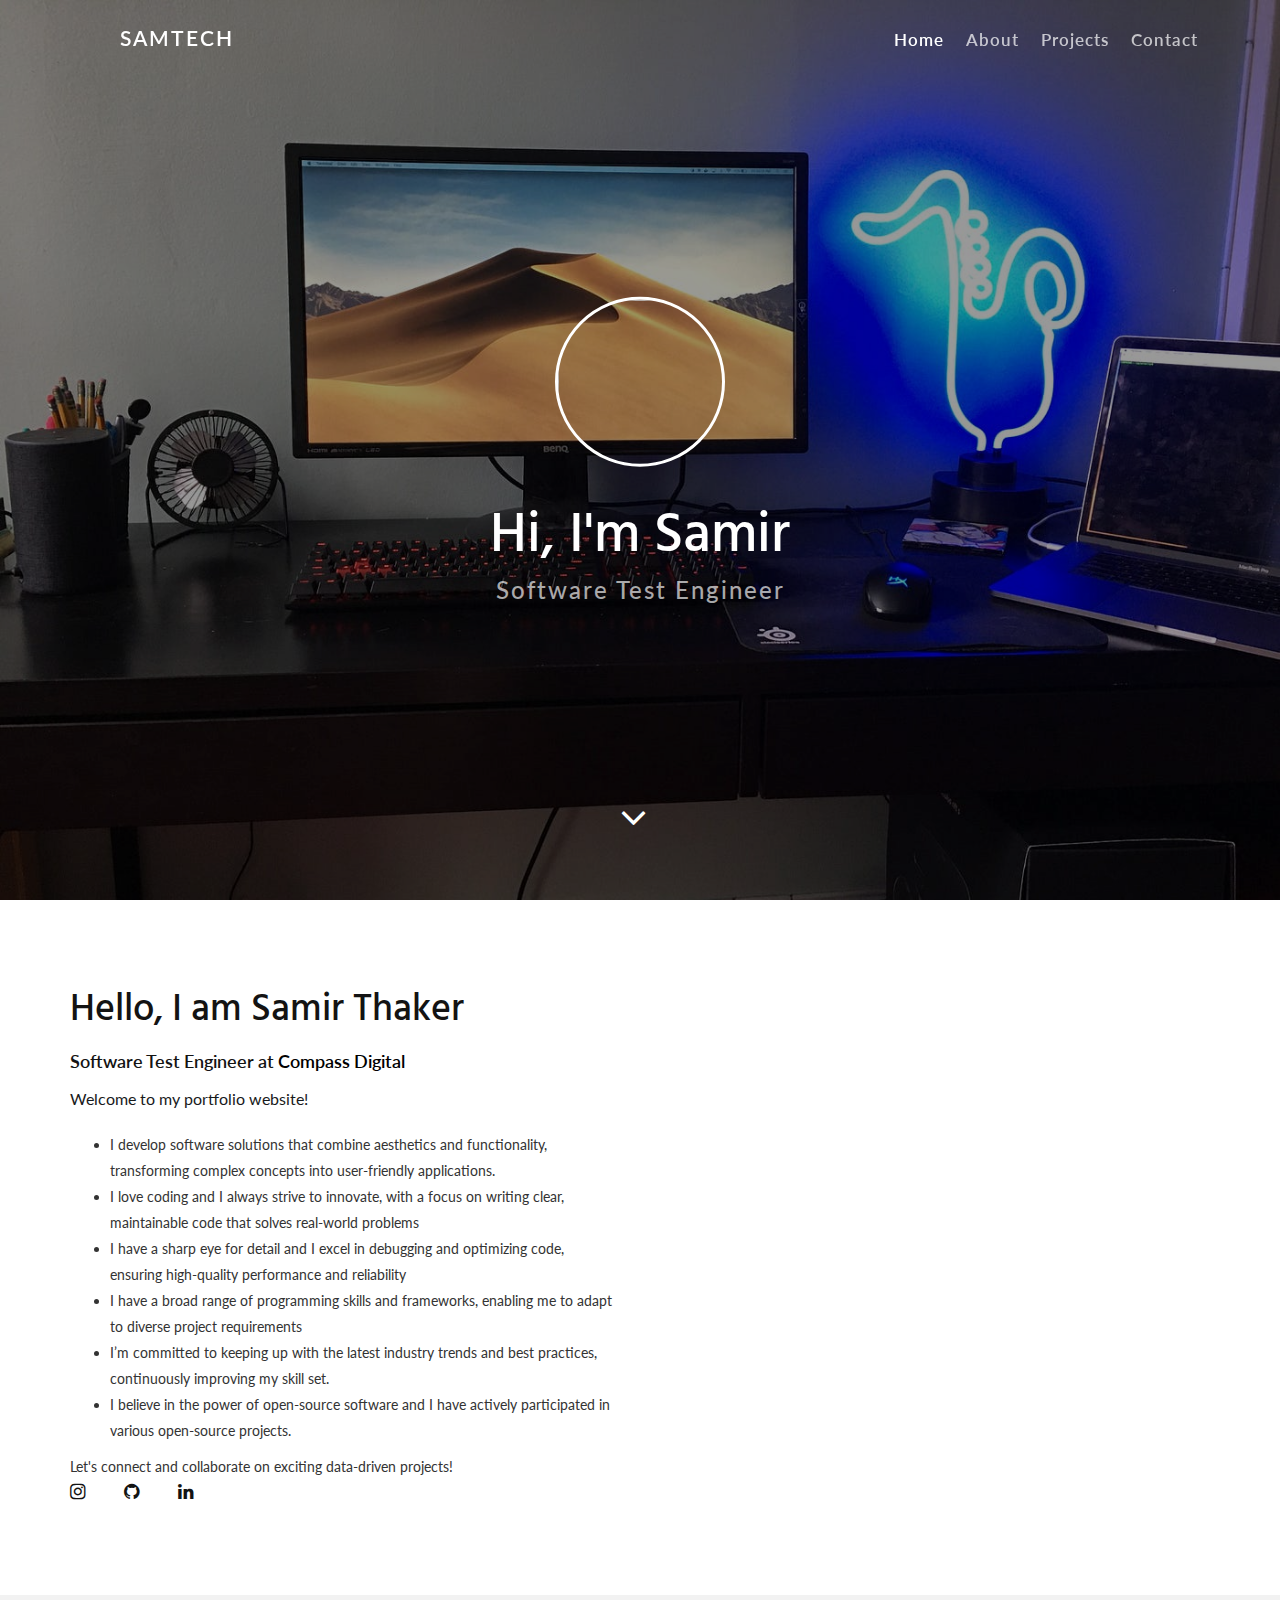
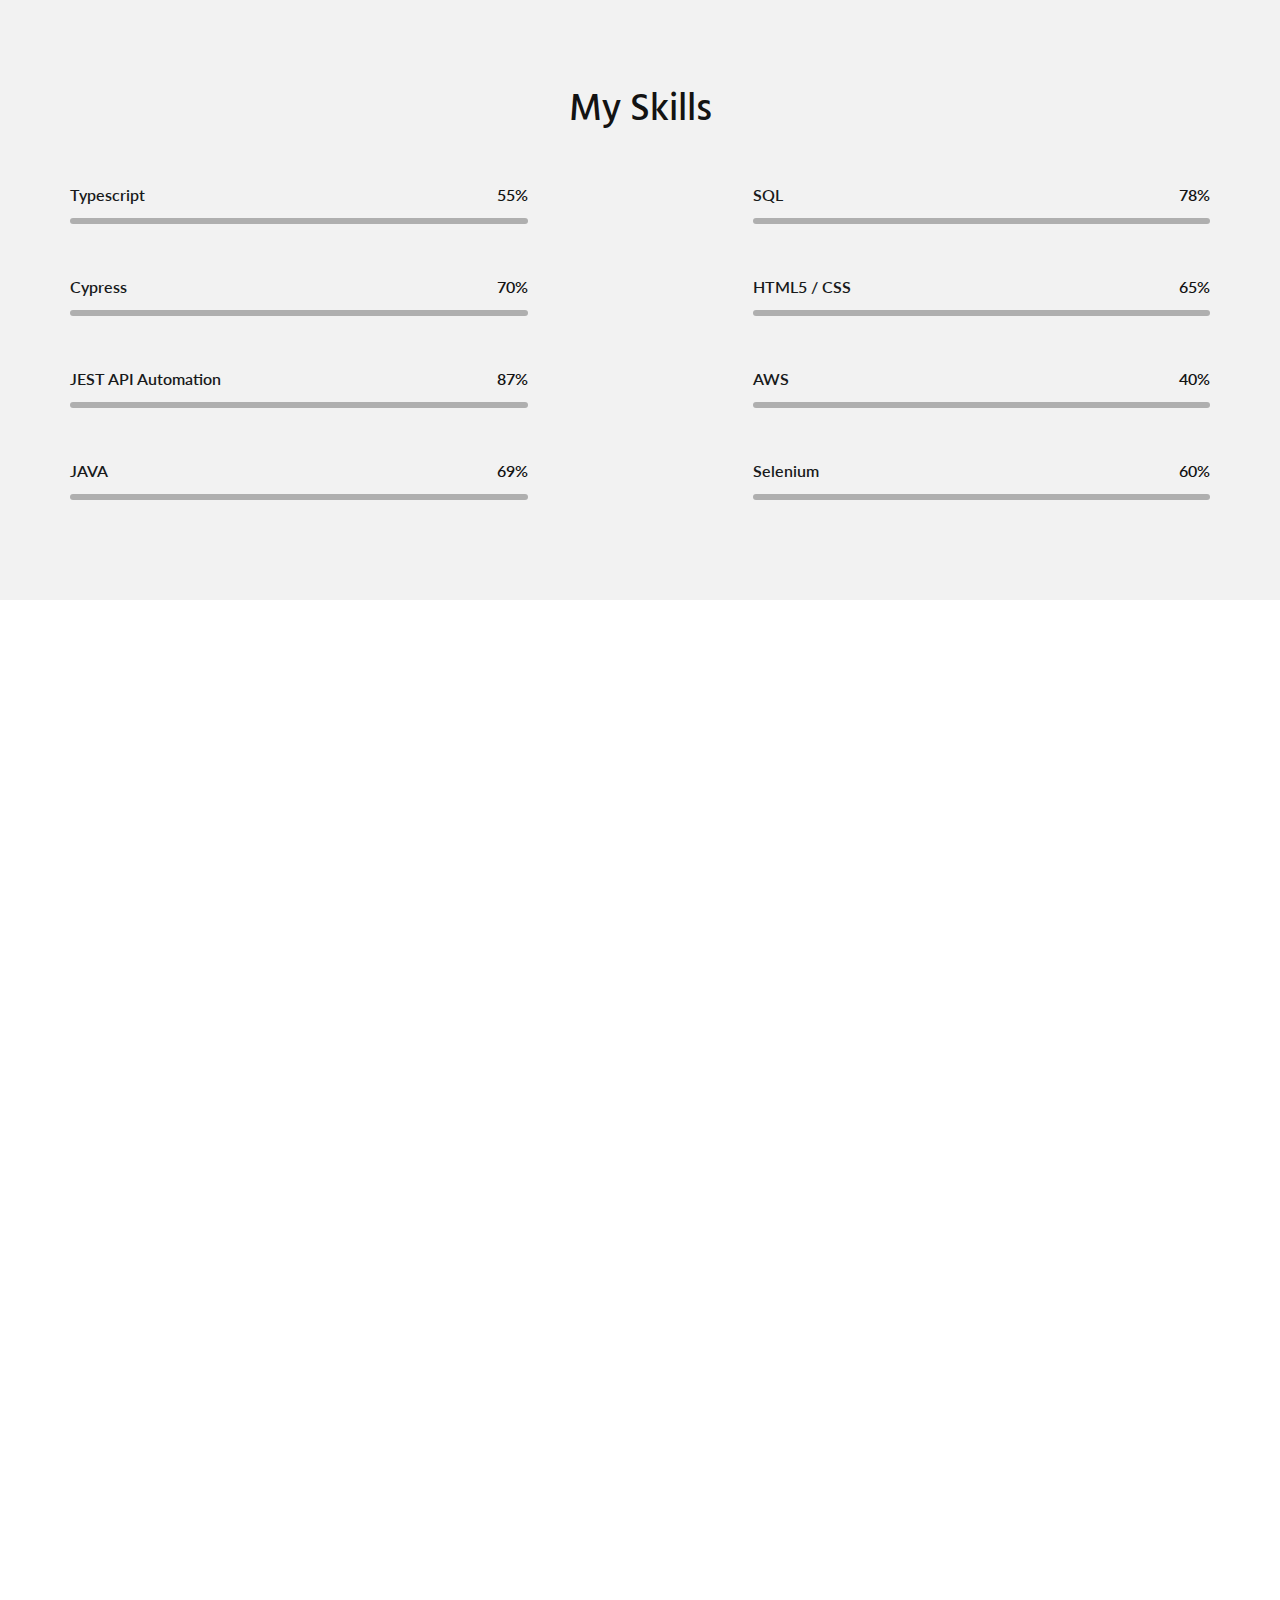
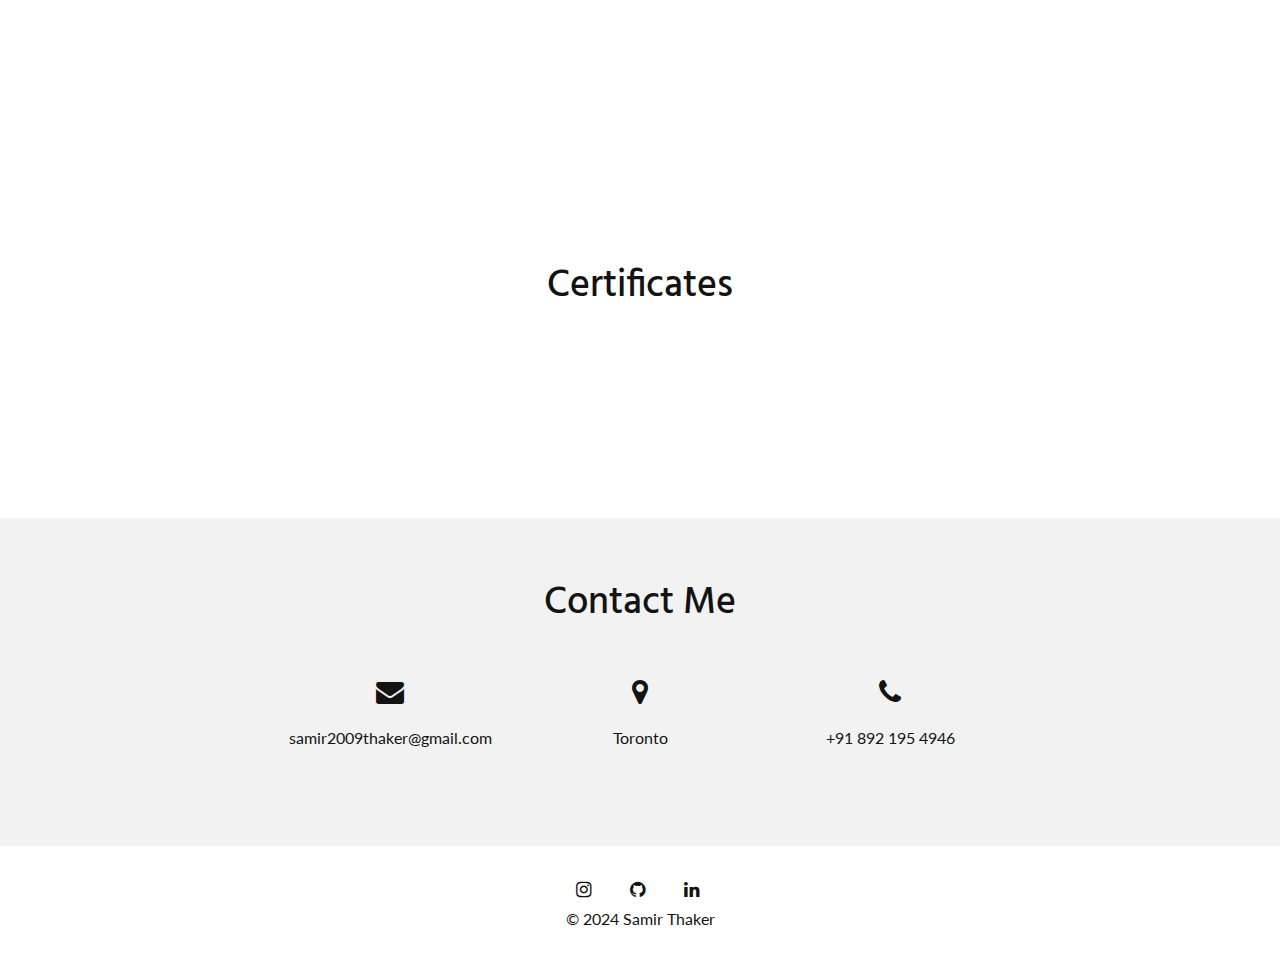
==== index.html @ 27a86ee5 "fix(file): fix footer" ====
<!DOCTYPE html>
<html lang="en">
<head>
    <meta charset="UTF-8">
    <meta http-equiv="X-UA-Compatible" content="IE=edge">
    <meta name="viewport" content="width=device-width, initial-scale=1.0">
    <title>Samir Thaker Portfolio</title>
<!--	<link rel="icon" href="assets/img/blog/icon.png">-->

	<meta property="og:title" content="Samir Thaker Portfolio">

	<meta property="og:url" content="https://github.com/samirthaker2020/my_portfolio">
	<meta property="og:description" content="Portfolio : Check it out !">

	<!-- css plugin -->
	<link rel="stylesheet" href="assets/css/bootstrap.min.css">
	<link rel="stylesheet" href="assets/css/font-awesome.min.css">
	<link rel="stylesheet" href="assets/css/magnific-popup.css">
	<link rel="stylesheet" href="assets/css/flexslider.css">
	<link rel="stylesheet" href="assets/css/aos.css">
	

    <!-- main css -->
	<link rel="stylesheet" href="assets/css/style.css">
	<link rel="stylesheet" href="assets/css/style-responsives.css">
		
	
	

    <!-- google fonts -->
	<link href="https://fonts.googleapis.com/css?family=Hind:600|Lato:300,400" rel="stylesheet">

</head>
<body>
    
    <!-- // PRELOADER BEGIN -->
	<!-- <div id="preloader">
		<div id="status">
			<div class="loader-revolve center">
				<span></span>
			</div>
		</div>
	</div> -->
	<!-- // PRELOADER END -->

	<div class="svg hide" id="svg"></div>

	

    <!-- // NAVIGATION BEGIN -->
	<div id="navigation">
		<div class="container">
			<div class="row">
				<div class="col-sm-3">
					<div class="logo">
<!--						<img src="assets/img/blog/icon.png" alt="" style="height: 35px; width: 35px; float: left; margin-top: -10px;">-->
						<a href="#" style="padding-left: 50px;">SamTech</a>
					</div>
				</div>

				<div class="col-sm-9">
					<div class="navigation-menu">
						<div class="navbar">
							<div class="navbar-header">
								<button type="button" class="navbar-toggle" data-toggle="collapse" data-target=".navbar-collapse">
									<span class="sr-only">Toggle navigation</span>
									<span class="icon-bar"></span>
									<span class="icon-bar"></span>
									<span class="icon-bar"></span>
								</button>
							</div>

							<div class="navbar-collapse collapse">
								<ul class="nav navbar-nav navbar-right">
									<li><a class="active smoth-scroll" href="#home">Home</a></li>
									<li><a class="smoth-scroll" href="#about">About</a></li>
									<li><a class="smoth-scroll" href="#portfolio">Projects</a></li>
									<li><a class="smoth-scroll" href="#contact">Contact</a></li>
								</ul>
							</div>
						</div>
					</div>
				</div>
			</div>
		</div>
	</div>
	<!-- // NAVIGATION END -->


    <!-- // HOME BEGIN -->
	<div id="home" class="home-bg" style="background-image: url('assets/img/blog/bgwall.png')" data-stellar-background-ratio="0.6">
		<div class="overlay">
			<div class="container">
				<div class="row">
					<div class="home-text">
						<div class="profile-pic" data-aos="fade-zoom-in" data-aos-easing="ease-in-back" data-aos-delay="300"
						 data-aos-offset="0">
							<img src="assets/img/blog/Me.jpg" />
						</div>

						<div data-aos="fade-zoom-in" data-aos-easing="ease-in-back" data-aos-delay="300" data-aos-offset="0">
							<h1>Hi, I'm Samir</h1>
							<h3 id="text-rotator">
								<div>Software Test Engineer</div>
								<div>Software  Developer</div>
							</h3>
						</div>
					</div>
					<a class="smoth-scroll" href="#about"><i class="fa fa-angle-down arrow"></i></a>
				</div>
			</div>
		</div>
	</div>
	<!-- // HOME END -->


    <!-- // ABOUT BEGIN -->
	<section id="about">
		<div class="container">
			<div class="row">
				<div class="description col-md-6 col-sm-6 col-xs-12">
					<h2>Hello, I am Samir Thaker</h2>
					<h4>Software Test Engineer at <a style="color:Black;" href="https://www.iqvia.com/">Compass Digital</a></h4>
					<p>Welcome to my portfolio website!<br>
						<ul>
							<li>I develop software solutions that combine aesthetics and functionality, transforming complex concepts into user-friendly applications. </li>
							<li>I love coding and I always strive to innovate, with a focus on writing clear, maintainable code that solves real-world problems</li>
							<li>I have a sharp eye for detail and I excel in debugging and optimizing code, ensuring high-quality performance and reliability</li>
							<li>I have a broad range of programming skills and frameworks, enabling me to adapt to diverse project requirements</li>
					<li>I’m committed to keeping up with the latest industry trends and best practices, continuously improving my skill set. </li>
							<li>I believe in the power of open-source software and I have actively participated in various open-source projects.</li>
						</ul>
					Let's connect and collaborate on exciting data-driven projects!

					<ul class="social-icons">
						<li><a href=""><i class="fa fa-instagram"></i></a></li>
						<li><a href="https://github.com/samirthaker2020"><i class="fa fa-github"></i></a></li>
						<li><a href=""><i class="fa fa-linkedin"></i></a></li>
						<li><a href=""><i class="fa fa-hackerank"></i></a></li>
					</ul>

<!--					<p>-->
<!--						<a href="assets/Navas's Resume.pdf" class="btn btn-dark with-arrow smoth-scroll" download>My Resume-->
<!--							<i class="fa fa-download"></i>-->
<!--						</a>-->
<!--					</p>-->
				</div>

<!--				<div class="facts col-md-6 col-sm-6 col-xs-12">-->
<!--					<div class="row ">-->
<!--						<div class="col-md-4 col-sm-4 col-xs-12 text-center ">-->
<!--							<div class="count-item">-->
<!--								<div class="numscroller" data-slno='1' data-min='0' data-max='11' data-delay='3' data-increment="1">11</div>-->
<!--								<div class="count-name-intro">Project done</div>-->
<!--							</div>-->
<!--						</div>-->
<!--						<div id="badge" class="col-md-8 col-sm-8 col-xs-12 float-center" style="object-fit: cover;padding-left: 5px;">-->
<!--							<img src="assets/img/blog/Badges.jpg" style="height: 150px;" alt="">-->
<!--						</div>-->
<!--					</div>-->
<!--				</div>-->
			</div>
		</div>
	</section>
	<!-- // ABOUT END -->


	<!-- // SKILLS BEGIN -->
	<section id="skills">
		<div class="container">
			<div class="row">
				<div class="col-md-12 text-center">
					<h2>My Skills</h2>
				</div>

				<div class="col-md-5 col-sm-6 col-xs-12">
					<div class="progress-box">
						<p>Typescript
							<span class="color-heading pull-right">55%</span>
						</p>
						<div class="progress">
							<div class="progress-bar bg-color-base" role="progressbar" data-width="91"></div>
						</div>
					</div>
				</div>

				<div class="col-md-5 col-sm-6 col-xs-12 skills-right">
					<div class="progress-box">
						<p>SQL
							<span class="color-heading pull-right">78%</span>
						</p>
						<div class="progress">
							<div class="progress-bar bg-color-base" role="progressbar" data-width="88"></div>
						</div>
					</div>
				</div>

				<div class="col-md-5 col-sm-6 col-xs-12 skills-right">
					<div class="progress-box">
						<p>HTML5 / CSS
							<span class="color-heading pull-right">65%</span>
						</p>
						<div class="progress">
							<div class="progress-bar bg-color-base" role="progressbar" data-width="79"></div>
						</div>
					</div>
				</div>

				<div class="col-md-5 col-sm-6 col-xs-12">
					<div class="progress-box">
						<p>Cypress
							<span class="color-heading pull-right">70%</span>
						</p>
						<div class="progress">
							<div class="progress-bar bg-color-base" role="progressbar" data-width="75"></div>
						</div>
					</div>
				</div>

				<div class="col-md-5 col-sm-6 col-xs-12">
					<div class="progress-box">
						<p>JEST API Automation
							<span class="color-heading pull-right">87%</span>
						</p>
						<div class="progress">
							<div class="progress-bar bg-color-base" role="progressbar" data-width="87"></div>
						</div>
					</div>
				</div>

				<div class="col-md-5 col-sm-6 col-xs-12 skills-right">
					<div class="progress-box">
						<p>AWS
							<span class="color-heading pull-right">40%</span>
						</p>
						<div class="progress">
							<div class="progress-bar bg-color-base" role="progressbar" data-width="40"></div>
						</div>
					</div>
				</div>

				<div class="col-md-5 col-sm-6 col-xs-12 skills-right">
					<div class="progress-box">
						<p>Selenium
							<span class="color-heading pull-right">60%</span>
						</p>
						<div class="progress">
							<div class="progress-bar bg-color-base" role="progressbar" data-width="60"></div>
						</div>
					</div>
				</div>

				<div class="col-md-5 col-sm-6 col-xs-12">
					<div class="progress-box">
						<p>JAVA
							<span class="color-heading pull-right">69%</span>
						</p>
						<div class="progress">
							<div class="progress-bar bg-color-base" role="progressbar" data-width="69"></div>
						</div>
					</div>
				</div>


			</div>
		</div>
	</section>
	<!-- // SKILLS END -->


	<!-- // PORTFOLIO BEGIN -->

	<section id="portfolio">
		<div class="container">
			<div class="row">
				<div data-aos="fade-up">
					<div class="col-md-12 text-center">
						<h2>Projects</h2>
					</div>

					<div class="col-md-12 col-sm-12 col-xs-12">
						<div class="filter-btn col-md-12 text-center">
							<div class="filter active" data-filter="all">All</div>
							<div class="filter" data-filter=".website">Website</div>
							<div class="filter" data-filter=".app">App</div>
							<div class="filter lst-cld" data-filter=".deeplearning">AI / Machine Learning</div>
						</div>

						<div id="port-image" class="container">
							<div class="card deeplearning grid mix">
							  <div class="card-header">
								<img src="assets/img/projects/Recipe_Generation_From_Food_Images.webp" alt="rover" />
							  </div>
							  <div class="card-body">
								<span class="tag tag-teal">AI / Machine Learning</span>
								<h4>
								 Recipe Generation From Food Images
								</h4>
								<div>
								<a href="https://github.com/navassherif98/Recipe-Generation-from-Food-Image" class="btn btn-success">View on Github</a>
								</div>
								<div class="user"> 
								</div>
							  </div>
							</div>
							<div class="card app grid mix">
							  <div class="card-header">
								<img src="assets/img/projects/Dash_4U Analysis.webp" alt="ballons" />
							  </div>
							  <div class="card-body">
								<span class="tag tag-purple">App</span>
								<h4>
									Business Analytics Application using Dash
								</h4>
								<div>
									<a href="https://github.com/navassherif98/Dash_4U-Analysis" class="btn btn-success">View on Github</a>
								</div>
								
							
								<div class="user">
								</div>
							  </div>
							</div>
							<div class="card website grid mix">
							  <div class="card-header">
								<img src="assets/img/projects/4U_Shop.webp" alt="city" />
							  </div>
							  <div class="card-body">
								<span class="tag tag-pink">Website</span>
								<h4>
								  Website for 4u Mens & Sports Retail shop
								</h4>
								<div>
									<a href="https://navassherif98.github.io/Website-4U_Mens_and_Sports/" class="btn btn-primary">Demo</a>
									<a href="https://github.com/navassherif98/Website-4U_Mens_and_Sports" class="btn btn-success">View on Github</a>
								</div>
								<div class="user">
								</div>
							  </div>
							</div>
							<div id="space"></div>
							<div class="card Website grid mix">
								<div class="card-header">
								  <img src="assets/img/projects/TKM_Complex.webp" alt="rover" />
								</div>
								<div class="card-body">
								  <span class="tag tag-pink">Webiste</span>
								  <h4>
								   Website for TKM Shopping Complex
								  </h4>
								  <div>
									<a href="https://tkmcomplex.herokuapp.com/" class="btn btn-primary">Demo</a>
									<a href="https://github.com/navassherif98/Website-TKM_Complex" class="btn btn-success">View on Github</a>
								  </div>
								  <div class="user"> 
								  </div>
								</div>
							  </div>
							  <div class="card app grid mix">
								<div class="card-header">
								  <img src="assets/img/projects/Excel_POS.webp" alt="ballons" />
								</div>
								<div class="card-body">
								  <span class="tag tag-purple">App</span>
								  <h4>
									Billing Software using Excel
								  </h4>
								  <div>
									<a href="https://github.com/navassherif98/POS_Using_Excel" class="btn btn-success">View on Github</a>
								  </div>
								  <div class="user">
								  </div>
								</div>
							  </div>
							  <div class="card app grid mix">
								<div class="card-header">
								  <img src="assets/img/projects/Flask_Blog.webp" alt="city" />
								</div>
								<div class="card-body">
								  <span class="tag tag-purple">App</span>
								  <h4>
									Flask : Blog Application
								  </h4>
								  <div>
									<a href="https://flaskecblog.herokuapp.com/" class="btn btn-primary">Demo</a>
									<a href="https://github.com/navassherif98/Flaskapp-EC_Blog" class="btn btn-success">View on Github</a>
								  </div>
								  <div class="user">
								</div>
							</div>
						</div>
					</div>
				</div>
			</div>
		</div>
		</div>
	</section>
	<!-- // PORTFOLIO END -->

	<!-- // HIRE BEGIN -->
<!--	<section id="hire">-->
<!--		<div class="container">-->
<!--			<div class="row">-->
<!--				<div class="col-md-9 col-sm-6 col-xs-12">-->
<!--					<h2>Hire Me</h2>-->
<!--					<p>-->
<!--						Graduation is not the end; it's the beginning for the success.<br>-->
<!--						and I am Ready for it !-->
<!--					</p>-->
<!--				</div>-->

<!--				<div class="col-md-3 col-sm-6 col-xs-12">-->
<!--					<p>-->
<!--						<a href="#contact" class="btn btn-dark btn-lg smoth-scroll">Get in Touch</a>-->
<!--					</p>-->
<!--				</div>-->
<!--			</div>-->
<!--		</div>-->
<!--	</section>-->
	<!-- // HIRE END -->

	<!-- // Certificates -->

	<section id="certificates">
		<div class="container">
			
			<div style="text-align:center">
				<h2>Certificates</h2>
			</div>
			
			
			
			<!-- The four columns -->
			<div class="row">

<!--				<div class="grid col-md-4 col-sm-6 col-xs-12">-->
<!--					-->
<!--					<a href="assets/img/certificates/IBM Data Science.webp" class="image-popup">-->
<!--					<img src="assets/img/certificates/IBM Data Science.webp" alt="Snow" style="width:90%" onclick="myFunction(this);"></a>-->
<!--				</div>-->

<!--				<div class="grid col-md-4 col-sm-6 col-xs-12">-->
<!--					<a href="assets/img/certificates/Coursera HTML,CSS JS for Web Developers.webp" class="image-popup">-->
<!--					<img src="assets/img/certificates/Coursera HTML,CSS JS for Web Developers.webp" alt="Nature" style="width:90%" onclick="myFunction(this);"></a>-->
<!--				</div>-->

<!--				<div class="grid col-md-4 col-sm-6 col-xs-12"><a href="assets/img/certificates/Coursera PYTHON DataStructure.webp" class="image-popup">-->
<!--					<img src="assets/img/certificates/Coursera PYTHON DataStructure.webp" alt="Lights" style="width:90%" onclick="myFunction(this);"></a>-->
<!--					</div>-->

<!--				<div class="grid col-md-4 col-sm-6 col-xs-12"><a href="assets/img/certificates/Udemy Python for DataScience and Machine Learning Bootcamp (UC-eeb367d1-eda5-47e7-817f-28c0ca6c242f).webp" class="image-popup">-->
<!--				<img src="assets/img/certificates/Udemy Python for DataScience and Machine Learning Bootcamp (UC-eeb367d1-eda5-47e7-817f-28c0ca6c242f).webp" alt="Mountains" style="width:90%" onclick="myFunction(this);"></a>-->
<!--				</div>-->

<!--				<div class="grid col-md-4 col-sm-6 col-xs-12"><a href="assets/img/certificates/Azure-Data-Fundamentals.webp" class="image-popup">-->
<!--				<img src="assets/img/certificates/Azure-Data-Fundamentals.webp" alt="Lights" style="width:90%" onclick="myFunction(this);"></a>-->
<!--				</div>-->
<!--			-->
<!--				<div class="grid col-md-4 col-sm-6 col-xs-12"><a href="assets/img/certificates/C++ Programming Kerala State Rutronix.webp" class="image-popup">-->
<!--					<img src="assets/img/certificates/C++ Programming Kerala State Rutronix.webp" alt="Lights" style="width:90%" onclick="myFunction(this);"></a>-->
<!--					</div>-->

				
			</div>
		
		</div>
	</section>


	<!-- // Certificates End-->
	
	<!-- // CONTACT BEGIN -->
	<section id="contact">
		<div class="container text-center">
			<div class="row">
				<div class="col-md-12 text-center">
					<h2>Contact Me</h2>
				</div>

				<div class="address-icons col-md-8 col-md-offset-2">
					<div class="col-md-4 col-sm-4">
						<i class="fa fa-envelope fa-2x"></i>
						<p>samir2009thaker@gmail.com</p>
					</div>

					<div class="col-md-4 col-sm-4">
						<i class="fa fa-map-marker fa-2x"></i>
						<p>
							Toronto
						</p>
					</div>

					<div class="col-md-4 col-sm-4">
						 <i class="fa fa-phone fa-2x"></i>
						 <p>+91 892 195 4946</p>
					</div>
					<div class="clearfix"></div>
				</div>

<!--				<div class="col-md-8 col-md-offset-2">-->
<!--					<form id="contact-form" name="contact" action="https://formspree.io/f/xnqlvjrq" method="post">-->
<!--						<div class="row">-->
<!--							<div class="col-md-6 col-sm-6">-->
<!--								<div class="form-group">-->
<!--									<input type="text" name="name" id="name" class="form-control" placeholder="Name" required>-->
<!--									<p class="help-block text-danger"></p>-->
<!--								</div>-->
<!--							</div>-->
<!--							<div class="col-md-6 col-sm-6">-->
<!--								<div class="form-group">-->
<!--									<input type="email" name="email" id="email" class="form-control" placeholder="Email" required>-->
<!--									<p class="help-block text-danger"></p>-->
<!--								</div>-->
<!--							</div>-->
<!--						</div>-->
<!--						<div class="form-group">-->
<!--							<textarea name="message" id="message" class="form-control" rows="4" placeholder="Message..." required></textarea>-->
<!--							<p class="help-block text-danger"></p>-->
<!--						</div>-->

<!--						-->
<!--						<div class="col-md-12 col-xs-12">-->
<!--							<button id="submit" type="submit" name="submit" class="btn btn-dark">Send Message</button>-->
<!--						</div>-->

<!--						<p id="contact-form-status"></p>-->
<!--						-->
<!--					</form>-->
<!--				</div>-->
			</div>
		</div>
	</section>
	<!-- // CONTACT END -->

	<!-- // FOOTER BEGIN -->
	<footer id="footer">
		<div class="container">
			<div class="col-md-12 text-center">
				<ul class="social-icons-footer">
					<li><a href=""><i class="fa fa-instagram"></i></a></li>
					<li><a href=""><i class="fa fa-github"></i></a></li>
					<li><a href=""><i class="fa fa-linkedin"></i></a></li>
					<li><a href=""><i class="fa fa-hackerank"></i></a></li>
				</ul>
				<p>© 2024 Samir Thaker</p>
			</div>
			
		</div>
	</footer>
	<!-- // FOOTER END -->




	<script src="https://cdnjs.cloudflare.com/ajax/libs/bodymovin/5.7.13/lottie.min.js" integrity="sha512-srGxQe2w7s50+5/nNgEVKYtBm15zRylJwdjxYnGEZr3mmHFJKFjA/ImA2OKizVzoIDX8XISMHDI1+az9pnumbQ==" crossorigin="anonymous" referrerpolicy="no-referrer"></script>

    <!-- js plugin -->
	<script src="assets/js/jquery.js"></script>
	<script src="assets/js/bootstrap.min.js"></script>
	<script src="assets/js/jquery.stellar.min.js"></script>
	<script src="assets/js/text-rotate.js"></script>
	<script src="assets/js/numscroller.js"></script>
	<script src="assets/js/jquery.appear.js"></script>
	<script src="assets/js/progress-bar.min.js"></script>
	<script src="assets/js/jquery.mixitup.js"></script>
	<script src="assets/js/jquery.magnific-popup.min.js"></script>
	<script src="assets/js/magnific-popup-options.js"></script>
	<script src="assets/js/jquery.flexslider-min.js"></script>
	<script src="assets/js/aos.js"></script>
	<script src="assets/js/jquery.form.js"></script>
	<script src="assets/js/jquery.validate.min.js"></script>

	<!-- main js -->
	<script src="assets/js/main.js"></script>
	
</body>
</html>
---- assets/css/style.css ----
/* 01. TYPOGRAPHY
=================================================*/

h1,
h2 {
	font-family: 'Hind', sans-serif;
	margin: 0;
	padding: 0;
}

h3,
h4,
h5,
h6,
p,
a {
	font-family: 'Lato', sans-serif;
	margin: 0;
	padding: 0;
}

h2 {
	font-size: 2.7em;
	margin-bottom: 20px;
	color: #131313;
}

h4 {
	font-weight: 600;
	margin-bottom: 15px;
	color: #131313;
}

p {
	color: #181a1b;
	font-size: 16px;
}

/* 02. GENERAL
=================================================*/

body {
	font-family: 'Lato', sans-serif;
	line-height: 26px;
	margin: 0;
	padding: 0;
}

.btn {
	padding: 8px 25px;
	text-transform: capitalize;
	-webkit-border-radius: 5px;
	-moz-border-radius: 5px;
	-ms-border-radius: 5px;
	border-radius: 5px;
	margin-right: 4px;
	margin-bottom: 4px;
	-webkit-transition: 0.5s;
	-o-transition: 0.5s;
	transition: 0.5s;
	font-size: 16px;
}

.btn:hover,
.btn:active,
.btn:focus {
	box-shadow: none !important;
	outline: none !important;
}

.btn-lg {
	padding: 20px 50px;
	font-size: 18px;
}

.btn-light {
	background: #48b14d;
	color: #fff;
	border: none;
}

.btn-light:hover,
.btn-light:focus,
.btn-light:active {
	background: #616161 !important;
	color: #fff;
	visibility: visible;
	opacity: 1;
}

.btn-dark {
	background: #131313;
	color: #fff;
	border: none;
}

.btn-dark:hover,
.btn-dark:focus,
.btn-dark:active {
	background: #48b14d !important;
	visibility: visible;
	color: #fff;
}

.btn.with-arrow {
	position: relative;
	-webkit-transition: 0.3s;
	-o-transition: 0.3s;
	transition: 0.3s;
}

.btn.with-arrow:hover {
	padding-right: 50px;
}

.btn.with-arrow i {
	visibility: hidden;
	opacity: 0;
	position: absolute;
	right: 0px;
	top: 50%;
	margin-top: -8px;
	-webkit-transition: 0.2s;
	-o-transition: 0.2s;
	transition: 0.2s;
}

.btn.with-arrow:hover i {
	color: #fff;
	right: 18px;
	visibility: visible;
	opacity: 1;
}

/* 03. PRELOADER
=================================================*/

#preloader {
	position: fixed;
	background: #131313;
	top: 0;
	left: 0;
	right: 0;
	bottom: 0;
	-webkit-background-size: cover;
	-moz-background-size: cover;
	-o-background-size: cover;
	background-size: cover;
	height: 100%;
	z-index: 10000;
}

#status {
	position: absolute;
	left: 0;
	top: 0;
	right: 0;
	bottom: 0;
	display: flex;
	justify-content: center;
	align-items: center;
	transition: opacity .5s ease-in-out;
}

.loader-revolve {
	height: 32px;
	width: 32px;
}

.loader-revolve::after {
	position: absolute;
	display: block;
	background: #fff;
	content: "";
	top: 0;
	left: 0;
	bottom: 0;
	right: 0;
	margin: auto;
	width: 12px;
	height: 12px;
	top: 0;
	left: 0;
	bottom: 0;
	right: 0;
	margin: auto;
	border-radius: 50%;
	-webkit-animation: loader-revolve-1 2s cubic-bezier(0.770, 0.000, 0.175, 1.000) infinite;
	animation: loader-revolve-1 2s cubic-bezier(0.770, 0.000, 0.175, 1.000) infinite;
}

@-webkit-keyframes loader-revolve-1 {
	0% {
		-webkit-transform: scale(0);
		opacity: 0;
	}

	50% {
		-webkit-transform: scale(1);
		opacity: 1;
	}

	100% {
		-webkit-transform: scale(0);
		opacity: 0;
	}
}

@keyframes loader-revolve-1 {
	0% {
		transform: scale(0);
		opacity: 0;
	}

	50% {
		transform: scale(1);
		opacity: 1;
	}

	100% {
		transform: scale(0);
		opacity: 0;
	}
}

.loader-revolve span {
	display: block;
	position: absolute;
	top: 0;
	left: 0;
	bottom: 0;
	right: 0;
	margin: auto;
	height: 32px;
	width: 32px;
	-webkit-animation: loader-revolve-2 2s cubic-bezier(0.770, 0.000, 0.175, 1.000) infinite;
	animation: loader-revolve-2 2s cubic-bezier(0.770, 0.000, 0.175, 1.000) infinite;
}

@-webkit-keyframes loader-revolve-2 {
	0% {
		-webkit-transform: rotate(0deg);
	}

	50% {
		-webkit-transform: rotate(180deg);
	}

	100% {
		-webkit-transform: rotate(360deg);
	}
}

@keyframes loader-revolve-2 {
	0% {
		transform: rotate(0deg);
	}

	50% {
		transform: rotate(180deg);
	}

	100% {
		transform: rotate(360deg);
	}
}

.loader-revolve span::before,
.loader-revolve span::after {
	content: "";
	display: block;
	position: absolute;
	top: 0;
	left: 0;
	bottom: 0;
	right: 0;
	margin: auto;
	height: 12px;
	width: 12px;
	background: #fff;
	border-radius: 50%;
	-webkit-animation: loader-revolve-3 2s cubic-bezier(0.770, 0.000, 0.175, 1.000) infinite;
	animation: loader-revolve-3 2s cubic-bezier(0.770, 0.000, 0.175, 1.000) infinite;
}

@-webkit-keyframes loader-revolve-3 {
	0% {
		-webkit-transform: translate3d(0, 0, 0) scale(1);
	}

	50% {
		-webkit-transform: translate3d(-16px, 0, 0) scale(.5);
	}

	100% {
		-webkit-transform: translate3d(0, 0, 0) scale(1);
	}
}

@keyframes loader-revolve-3 {
	0% {
		transform: translate3d(0, 0, 0) scale(1);
	}

	50% {
		transform: translate3d(-16px, 0, 0) scale(.5);
	}

	100% {
		transform: translate3d(0, 0, 0) scale(1);
	}
}

.loader-revolve span::after {
	-webkit-animation: loader-revolve-4 2s cubic-bezier(0.770, 0.000, 0.175, 1.000) infinite;
	animation: loader-revolve-4 2s cubic-bezier(0.770, 0.000, 0.175, 1.000) infinite;
}

@-webkit-keyframes loader-revolve-4 {
	0% {
		-webkit-transform: translate3d(0, 0, 0) scale(1);
	}

	50% {
		-webkit-transform: translate3d(16px, 0, 0) scale(.5);
	}

	100% {
		-webkit-transform: translate3d(0, 0, 0) scale(1);
	}
}

@keyframes loader-revolve-4 {
	0% {
		transform: translate3d(0, 0, 0) scale(1);
	}

	50% {
		transform: translate3d(16px, 0, 0) scale(.5);
	}

	100% {
		transform: translate3d(0, 0, 0) scale(1);
	}
}

/* 04. NAVIGATION
=================================================*/

#navigation {
	position: fixed;
	left: 0;
	top: 0;
	width: 100%;
	z-index: 1000;
	-webkit-transition: all 0.4s ease-out;
	transition: all 0.4s ease-out;
}
#navigation .navbar-collapse a{
	font-size: 1.2em;
}

.logo {
	padding-top: 28px;
	-webkit-transition: all 0.3s ease-out;
	transition: all 0.3s ease-out;
}

.logo a {
	color: #fff;
	font-size: 1.5em;
	font-weight: 600;
	letter-spacing: 2px;
	display: block;
	text-decoration: none;
	text-transform: uppercase;
}

.navigation-menu .navbar-nav li a {
	color: rgba(255, 255, 255, 0.71);
	font-size: 0.9em;
	font-weight: 600;
	letter-spacing: 1px;
	line-height: 18.15px;
	padding: 30px 13px;
	-webkit-transition: .3s;
	transition: .3s;
}

.navigation-menu .navbar-nav .active {
	color: #fff;
}

.navigation-menu .navbar-nav li a:hover {
	color: #fff;
	background: none;
	-webkit-transition: all 0.3s ease-out;
	transition: all 0.3s ease-out;
}

.nav li a:focus,
.nav li a:hover {
	color: rgba(255, 255, 255, 0.8);
	background: none;
	-webkit-transition: all 0.3s ease-out;
	transition: all 0.3s ease-out;
}

.navbar {
	margin: 0;
}

.nav-bg {
	background: #fff;
	border-bottom: 1px solid #f0f0f0;
	-webkit-transition: all 0.3s ease-out;
	transition: all 0.3s ease-out;
}

.nav-bg .logo {
	padding-top: 18px;
	-webkit-transition: all 0.3s ease-out;
	transition: all 0.3s ease-out;
}

.nav-bg .logo a {
	color: #131313;
}

.nav-bg .navigation-menu .navbar-nav li a {
	color: #131313;
	padding: 20px 13px;
	-webkit-transition: .3s;
	transition: .3s;
}

.nav-bg .navigation-menu .navbar-nav li a:hover {
	color: #48b14d;
}

.nav-bg .navbar-nav>.active>a,
.nav-bg .navbar-nav>.active>a:hover,
.nav-bg .navbar-nav>.active>a:focus {
	color: #48b14d !important;
	background-color: transparent;
}

/* 05. HOME
=================================================*/

#home {
	height: 100vh;
}

.home-bg {
	position: relative;
	width: 100%;
	height: 100%;
	background-size: cover;
	z-index: 1;
	background-repeat: no-repeat;
}

.overlay:after {
	position: absolute;
	background: rgba(0, 0, 0, 0.4);
	width: 100%;
	height: 100%;
	left: 0;
	top: 0;
	content: "";
	z-index: 1;
}

.home-text {
	position: absolute;
	text-align: center;
	top: 50%;
	left: 50%;
	transform: translate(-50%, -50%);
	width: 80%;
	z-index: 100;
}

.profile-pic img {
	width: 170px;
	height: 170px;
	border-radius: 50%;
	border: 3px solid #fff;
	margin: 0 auto;
}

.home-text h1 {
	color: #fff;
	font-size: 4em;
	line-height: 80px;
	margin-top: 30px;
}

.home-text h3 {
	color: rgba(255, 255, 255, 0.66);
	letter-spacing: 2px;
}

.arrow {
	color: #fff;
	font-size: 3em;
	white-space: nowrap;
	position: absolute;
	right: 0;
	bottom: 50px;
	left: 0;
	margin: auto;
	width: 40px;
	height: 40px;
	-webkit-transition: all 500ms ease-in-out;
	-moz-transition: all 750ms ease-in-out;
	-ms-transition: all 750ms ease-in-out;
	-o-transition: all 750ms ease-in-out;
	transition: all 750ms ease-in-out;
	z-index: 100;
}

.lift {
	bottom: 64px;
}

.display-table {
	display: table;
	width: 100%;
	height: 100%;
}

.display-table-cell {
	display: table-cell;
	vertical-align: middle;
}

/* 06. ABOUT
=================================================*/

#idaboutcollapse{
	padding-top: 3px;
	padding-bottom: 0px;
	padding-left: 0px;
}

#about {
	padding: 90px 0 75px;
	background: #fff;
}

#about h2 {
	margin-top: 0;
}

.description {
	max-width: 100%;
	width: 41em;
	margin-bottom: -10px;
}

.description p {
	margin-bottom: 20px;
}

.social-icons {
	padding-left: 0px;
}

.social-icons li {
	display: inline-block;
	display: -moz-inline-stack;
	list-style: none;
	margin: 0;
	padding: 0;
}

.social-icons li a {
	color: #131313;
	background: rgba(42, 41, 41, 0);
	display: inline-block;
	display: -moz-inline-stack;
	width: 50px;
	height: 40px;
	box-sizing: border-box;
	-webkit-transition: all ease-in-out 0.3s;
	transition: all ease-in-out 0.3s;
}

.social-icons li a:hover {
	color: #48b14d;
}

.social-icons li a i {
	font-size: 1.3em;
}

.facts {
	float: right;
	margin-top: 30px;
}

.count-item {
	margin-right: 0;
	margin-bottom: 20px;
}

.numscroller {
	color: #131313;
	font-size: 2em;
	font-weight: 600;
	margin-bottom: 15px;
	margin-top: 20px;
	font-family: 'Lato', sans-serif;
}

.count-name-intro {
	color: #131313;
	font-size: 1.3em;
	font-weight: 600;
	font-family: 'Lato', sans-serif;
}

@media only screen and (min-width: 300px) and (max-width: 640px){
	#badge{
		margin-left: -10px;
	}
}


/* 07. SKILLS
=================================================*/

#skills {
	padding: 95px 0 50px;
	background: #f2f2f2;
}

#skills h2 {
	margin-bottom: 50px;
}

.skills-right {
	float: right;
}

.progress-box {
	margin-bottom: 50px;
}

.progress-box p {
	font-weight: 600;
	margin-bottom: 10px;
}

.progress {
	background-color: rgba(26, 26, 26, 0.31);
	height: 20px;
	border-radius: 4px;
	overflow: hidden;
	-webkit-box-shadow: inset 0 1px 2px rgba(0, 0, 0, .1);
	box-shadow: inset 0 1px 2px rgba(0, 0, 0, .1);
}

.progress-box .progress {
	box-shadow: none;
	height: 6px;
}

.progress-box .progress-bar {
	transition-duration: 2000ms;
	transition-property: all;
	transition-timing-function: cubic-bezier(0.7, 1, 0.7, 1);
}

.bg-color-base {
	background: #48b14d !important;
}

.color-heading {
	color: #131313 !important;
}


/* 08. PROJECT
=================================================*/
@import url("https://fonts.googleapis.com/css2?family=Roboto&display=swap");

#portfolio {
  box-sizing: border-box;
  display: flex;
  justify-content: center;
  align-items: center;
  margin: 0;
  background-color: #f7f8fc;
  font-family: "Roboto", sans-serif;
  color: #10182f;
}
#portfolio h4{
	margin-top: 10px;
	text-align: start;
}
#portfolio .container {
  display: flex;
  justify-content: space-evenly;
  flex-wrap: wrap;
  width: 1070;
}
#portfolio .card {
  margin: 10px;
  background-color: #fff;
  border-radius: 10px;
  box-shadow: 0 2px 20px rgba(0, 0, 0, 0.2);
  overflow: hidden;
  width: 340px;
}
#portfolio .card-header img {
  width: 100%;
  height: 200px;
  object-fit: cover;
}
#portfolio .card-body {
  display: flex;
  flex-direction: column;
  justify-content: center;
  align-items: flex-start;
  padding: 20px;
  
}
#space{
	margin-right: 0.9%;
}
#portfolio .tag {
  background: #cccccc;
  border-radius: 50px;
  font-size: 12px;
  margin: 0;
  color: #fff;
  padding: 2px 10px;
  text-transform: uppercase;
  cursor: pointer;
}
#portfolio .tag-teal {
  background-color: #47bcd4;
}
#portfolio .tag-purple {
  background-color: #f3b530;
}
#portfolio .tag-pink {
  background-color: #cd5b9f;
}

#portfolio .card-body p {
  font-size: 13px;
  margin: 0 0 40px;
}
#portfolio .user {
  display: flex;
  margin-top: auto;
}

#portfolio .user img {
  border-radius: 50%;
  width: 40px;
  height: 40px;
  margin-right: 10px;
}
#portfolio .user-info h5 {
  margin: 0;
}
#portfolio .user-info small {
  color: #545d7a;
}

/* .project_title{
	font-family:cursive;
	
} */

#portfolio {
	padding: 90px 0 80px;
	background: #fff;
}

#port-image .mix {
	display: none;
}

.filter {
	position: relative;
	display: inline-block;
	color: #131313;
	font-size: 1em;
	font-weight: 600;
	padding: 6px 17px;
	margin: 0 3px;
	font-family: 'Lato', sans-serif;
}

.filter-btn {
	padding: 6px 10px;
	margin-top: 30px;
	margin-bottom: 35px;
	cursor: pointer;
}

.filter-btn .active {
	background-color: #131313;
	color: #fff;
	border-radius: 7px;
	border: none;
	margin-left: 0;
	-webkit-transition: all .2s ease-in-out .2s;
	transition: all .2s ease-in-out .2s;
}

.filter-btn .active:hover {
	background-color: #48b14d;
}

.grid {
	position: relative;
	margin: 0 auto;
	padding: 1em 0 1em;
	max-width: 1000px;
	list-style: none;
	text-align: center;
}

.grid figure {
	position: relative;
	float: left;
	overflow: hidden;
	margin: 2px 0;
	min-width: 358px;
	max-width: 358px;
	max-height: 290px;
	width: 48%;
	text-align: center;
	cursor: pointer;
}

.port-desc {
	position: relative;
	display: inline-block;
	overflow: hidden;
	color: #131313;
	margin: 8px 5px;
	min-width: 230px;
	max-width: 315px;
	width: 100%;
	line-height: 1.2em;
	text-align: center;
}

.port-desc *,
.port-desc *:before,
.port-desc *:after {
	-webkit-box-sizing: border-box;
	box-sizing: border-box;
	-webkit-transition: all 0.35s ease;
	transition: all 0.35s ease;
}

.port-desc:before {
	position: absolute;
	background-color: #08080898;
	top: 0px;
	bottom: 0px;
	left: 0px;
	right: 0px;
	content: '';
	opacity: 0;
	-webkit-transform: scale(0.1);
	transform: scale(0.1);
	-webkit-transition: all 0.35s ease;
	transition: all 0.35s ease;
}

.port-desc img {
	vertical-align: top;
	height: 201.38px;
	width: 358px;
}

.port-desc figcaption {
	position: absolute;
	top: 0;
	bottom: 0;
	left: 0;
	right: 0;
	align-items: center;
	display: flex;
	flex-direction: column;
	justify-content: center;
	opacity: 0;
	padding: 0 30px;
	color: white;
}

.port-desc a{
	color: #f0f0f000;
}
.port-desc h4 {
	text-transform: uppercase;
	margin: 0 0 6px;
	letter-spacing: 2px;
	color:whitesmoke;
}
.port-desc h5 {
	margin: 0 0 6px;
	letter-spacing: 2px;
	color:white;
}

.port-desc p {
	margin: 0 0 10px;
	opacity: 0.6;
}

.port-desc .icons {
	width: 100%;
}

.port-desc a {
	margin: 2px;
	display: inline-block;
}

.port-desc a i {
	background-color: #333333;
	color: #131313;
	text-align: center;
	border-radius: 3px;
	display: block;
	line-height: 34px;
	width: 34px;
}

.port-desc a i:before {
	color: #fff;
}

.port-desc:hover:before,
.port-desc.hover:before {
	opacity: 1;
	-webkit-transform: scale(1);
	transform: scale(1);
}

.port-desc:hover figcaption,
.port-desc.hover figcaption {
	-webkit-transition-delay: 0.2s;
	transition-delay: 0.2s;
	opacity: 1;
}


/* 10. HIRE
=================================================*/

#hire {
	padding: 65px 0 60px;
	background: #f2f2f2;
}

#hire p {
	width: 30em;
	max-width: 100%;
	font-family:cursive;
	font-size: large;
}

#hire .btn {
	margin-top: 60px;
	float: right;
}


/* 12. CERTIFICATES
=================================================*/

.svg {
	position: fixed;
	background: transparent;
	top: 0;
	left: 0;
	right: 0;
	bottom: 0;
	-webkit-background-size: cover;
	-moz-background-size: cover;
	-o-background-size: cover;
	background-size: cover;
	height: 100%;
	z-index: 10000;
	
}

.hide {
    display: none;
}

#certificates{
	padding-top: 65px;
	padding-bottom: 65px;
}

#certificate .grid{
	width: 50%;
	
}

#certificates .row{
	padding-top: 60px;
	padding-bottom: 65px;
}

/* The grid: Four equal columns that floats next to each other */
.c-column {
	float: left;
	width: 25%;
	padding: 10px;
  }

  .c-column img {
	opacity: 1; 
	cursor: pointer; 
  }

  .c-column img:hover {
	opacity: 1;
	
  }
  


  


/* 13. CONTACT
=================================================*/

#contact {
	padding: 65px 0 65px;
	background: #f2f2f2;
}

#contact h2 {
	margin-bottom: 45px;
}

#contact .address-icons p {
	color: #131313;
	margin-bottom: 30px;
}

#contact-form button {
	margin-top: 15px;
}

#contact i.fa {
	color: #131313;
	font-size: 2em;
	line-height: 45px;
	margin-bottom: 10px;
}

#contact .text-danger {
	color: #636363;
	text-align: left;
}

label {
	float: left;
}

label.error {
	color: #515769;
	font-size: 13px;
	font-weight: 300;
	margin: 0 0 15px 0;
}

#contact .form-control {
	display: block;
	background-color: #fff;
	color: #131313;
	width: 100%;
	padding: 6px 12px;
	line-height: 1.42857143;
	background-image: none;
	border: 0;
	border-radius: 2px;
	-webkit-box-shadow: none;
	box-shadow: none;
	-webkit-transition: none;
	-o-transition: none;
	transition: none;
}

#contact .form-control:focus {
	border-color: inherit;
	outline: 0;
	-webkit-box-shadow: transparent;
	box-shadow: transparent;
}

.form-control::-webkit-input-placeholder {
	color: #595959;
	font-size: 0.9em;
}

.form-control:-moz-placeholder {
	color: #595959;
	font-size: 0.9em;
}

.form-control::-moz-placeholder {
	color: #595959;
	font-size: 0.9em;
}

.form-control:-ms-input-placeholder {
	color: #595959;
	font-size: 0.9em;
}

textarea {
	resize: none;
}

fieldset {
	border: 0px;
	margin: 0;
	padding: 0
}

#success,
#error {
	display: none
}

#success p,
#error p {
	display: block;
}

#success p {
	color: #fff;
	background: #48b14d;
	text-align: center;
	padding: 10px;
	border: none;
	margin-top: 20px;
	border-radius: 2px;
}

#error p {
	color: #fff;
	background: #636363;
	text-align: center;
	padding: 10px;
	border-radius: 2px;
	border: none;
	margin-top: 10px;
}


/* 15. FOOTER
=================================================*/

#footer {
	padding: 20px 0 27px;
	background: #fff;
}

#footer-post {
	background: #f3f3f3;
	padding: 30px 0;
	margin-top: 100px;
}

#footer p {
	color: #131313;
}

.social-icons-footer {
	margin: 0 auto;
	padding: 0;
	padding-left: 50px;
}

.social-icons-footer li {
	display: -moz-inline-stack;
	display: inline-block;
	margin: 0;
	padding: 0;
	list-style: none;
}

.social-icons-footer li a {
	color: #131313;
	background: rgba(42, 41, 41, 0);
	font-size: 1.3em;
	display: -moz-inline-stack;
	display: inline-block;
	padding: 10px 10px 8px 10px;
	width: 50px;
	height: 40px;
	box-sizing: border-box;
	-webkit-transition: all ease-in-out 0.3s;
	transition: all ease-in-out 0.3s;
	margin-bottom: 0;
}

.social-icons-footer li a:hover {
	color: #48b14d;
}
---- assets/css/style-responsives.css ----
/* XX. PHONE
=================================================*/

@media only screen and (min-width:300px) and (max-width: 640px) {

	/* TYPOGRAPHY */
	h2 {
		font-size: 35px;
		line-height: 45px;
		font-weight: 600;
	}

	/* NAVIGATION */
	.navbar-toggle .icon-bar {
		background: #f8f8f8;
	}

	.nav-bg .navbar-toggle .icon-bar {
		background: #303030;
	}

	.navbar-toggle {
		margin-right: 0px;
		margin-top: -30px;
	}

	.navbar {
		min-height: 0px;
	}

	.navigation-menu .navbar-nav li a {
		padding: 11px 15px;
		color: #303030;
	}

	.navigation-menu .navbar-nav .active {
		color: #48b14d;
	}

	.navigation-menu .navbar-nav li a:hover {
		color: #737373;
	}

	.nav-bg .navigation-menu .navbar-nav li a:hover {
		color: #737373;
	}

	.nav-bg .navigation-menu .navbar-nav li a {
		padding: 11px 15px;
	}

	.navbar-fixed-bottom .navbar-collapse,
	.navbar-fixed-top .navbar-collapse {
		max-height: 420px;
	}

	.navbar-toggle {
		margin-top: -30px;
	}

	.navbar-collapse {
		background: #fff;
	}

	.nav-bg .navbar-collapse {
		background: #fff;
	}

	.custom-navbar .nav li.active>a {
		border-bottom: 2px solid transparent !important;
		color: #636363;
	}

	/* HOME */
	.home-text {
		top: 45%;
	}

	.profile-pic img {
		padding: 0;
		margin: 0 auto;
		margin-bottom: 16px;
	}

	.home-text h1 {
		font-size: 2.2em;
		font-weight: 500;
		line-height: 60px;
	}

	.home-text h3 {
		font-size: 1.6em;
	}

	.arrow {
		font-size: 3em;
		bottom: 90px;
		margin: auto;
		width: 40px;
		height: 40px;
	}

	.lift {
		bottom: 104px;
	}

	/* ABOUT */
	#about {
		padding: 40px 0 50px;
	}

	#about h2 {
		margin-top: 30px;
	}

	.facts {
		float: left;
	}

	.numscroller {
		font-size: 25px;
		font-weight: 600;
	}

	.count-name-intro {
		font-size: 17px;
		font-weight: 600;
	}

	/* SKILLS */
	#skills {
		padding: 70px 0 30px;
	}

	.progress-box {
		margin-left: 0;
		margin-right: 0;
		margin-bottom: 50px;
	}

	/* PORTFOLIO */
	#portfolio {
		padding: 70px 0 60px;
	}

	.filter-btn {
		margin-top: 30px;
		margin-bottom: 0;
	}

	.filter {
		margin: 8px 5px;
		font-weight: 600;
	}

	.grid figure {
		padding: 0;
		margin: 0;
		min-width: 100%;
		max-width: 100%;
		max-height: 100%;
		width: 48%;
	}

	/* SERVICES */
	#services {
		padding: 70px 0 30px;
	}

	#services h2 {
		margin-bottom: 50px;
	}

	.services-item {
		padding: 0;
		margin-bottom: 40px;
	}

	/* HIRE */
	#hire {
		padding: 65px 0 70px;
	}

	#hire .btn {
		margin-top: 30px;
		float: left;
	}

	.btn-lg {
		padding: 18px 48px;
		font-size: 18px;
	}

	/* TESTIMONIAL */
	#testimonial {
		padding: 75px 0 95px;
	}

	#testimonial .flexslider {
		width: 90%;
	}

	.testimonial-slider h2 {
		font-size: 1.3em;
	}

	.flex-control-paging li a {
		margin-top: -100px;
		height: 8px;
		width: 8px;
	}

	/* BLOG */
	#blog {
		padding: 70px 0 70px;
	}

	.blog-item {
		margin-bottom: 0px;
	}

	.blog-item .blog-img {
		margin-bottom: 20px;
		margin-top: 35px;
	}

	.post-container {
		margin: 0 auto;
		width: 100%;
		padding: 5rem 1.3rem;
	}

	/* CONTACT */
	#contact {
		padding: 70px 0 70px;
	}

	/* FOOTER */
	.social-icons-footer li a {
		width: 45px;
	}

	/* DEMO STYLE */
	#demo h1 {
		margin: 50px 0 10px;
	}

	.demo-boxes img {
		max-width: 90%;
		max-height: 90%;
	}

	#demo .demo-boxes a>h4 {
		margin-top: 5px;
		margin-bottom: 35px;
		font-size: 16px;
	}

	#demo h4 {
		margin-bottom: 50px;
	}
}

/* XX. TABLET
=================================================*/

@media only screen and (min-width: 768px) and (max-width: 1280px) {

	/* NAVIGATION */
	.logo {
		padding-top: 25px;
		-webkit-transition: all 0.3s ease-out;
		transition: all 0.3s ease-out;
	}

	.navigation-menu .navbar-nav li a {
		padding: 30px 11px;
		font-size: 12px;
	}

	.nav-bg .navigation-menu .navbar-nav li a {
		padding: 30px 11px;
		font-size: 12px;
	}

	.nav-bg .logo {
		padding-top: 28px;
	}

	/* ABOUT */
	.description {
		max-width: 100%;
		
	}

	.facts {
		margin-top: 30px;
		margin-left: 10px;
	}

	.count-item {
		margin-bottom: 20px;
	}

	/* TESTIMONIAL */
	.testimonial-slider h2 {
		font-size: 1.4em;
	}
}

/* XX. LAPTOP 1024 SCREEN
=================================================*/

@media only screen and (min-width: 766px) and (max-width: 1024px) {

	/* TYPOGRAPHY */
	h2 {
		font-size: 2.3em;
	}

	h4 {
		font-weight: 600;
		margin-bottom: 16px;
	}

	p {
		font-size: 14px;
	}

	/* GENERAL */
	.btn {
		font-size: 14px;
	}

	.btn-lg {
		padding: 18px 48px;
		font-size: 16px;
	}

	/* NAVIGATION */
	.logo a {
		font-size: 0.8em;
	}

	.navigation-menu .navbar-nav li a {
		font-size: 0.7em;
	}

	.nav-bg .logo {
		padding-top: 18px;
		-webkit-transition: all 0.3s ease-out;
		transition: all 0.3s ease-out;
	}

	.nav-bg .navigation-menu .navbar-nav li a {
		color: #131313;
		padding: 18px 11px;
		-webkit-transition: .3s;
		transition: .3s;
		font-size: 0.7em;
	}

	/* HOME */
	.home-text h1 {
		font-size: 2.6em;
		line-height: 50px;
		margin-top: 20px;
	}

	.home-text h3 {
		font-size: 1.3em;
	}

	.profile-pic img {
		width: 100px;
		height: 100px;
	}

	.arrow {
		font-size: 2em;
		width: 40px;
		height: 40px;
		bottom: 30px;
	}

	.lift {
		bottom: 44px;
	}

	/* ABOUT */
	.facts {
		float: right;
		margin-top: 30px;
	}

	.numscroller {
		font-size: 1.8em;
		font-weight: 600;
		margin-bottom: 10px;
	}

	.count-name-intro {
		font-size: 16px;
		font-weight: 600;
	}

	/* PORTFOLIO */
	.filter {
		font-size: 0.9em;
		font-weight: 600;
	}

	.grid figure {
		margin: 2px;
		padding: 0;
		min-width: 90%;
		max-width: 90%;
		max-height: 90%;
		width: 48%;
	}

	/* SERVICES */
	.services-list .col-md-3 {
		padding: 0;
		margin-right: 75px;
	}

	.testimonial-slider h2 {
		font-size: 1.5em;
	}
}

/* XX. 
=================================================*/

@media only screen and (min-width:768px) {

	/* PRELOADER */
	.preloader {
		height: 60px;
		width: 60px;
		margin-top: -30px;
		margin-left: -30px;
	}

	.preloader:before {
		left: -2px;
		top: -2px;
		border-width: 2px;
	}

	.preloader>.icon {
		height: 37.5px;
		width: 15.9px;
		margin-top: -18.75px;
		margin-left: -7.95px;
	}

	/* NAVIGATION */
	.custom-navbar {
		padding: 0px;
		background: 0 0;
	}

	.custom-navbar.top-nav-collapse {
		padding: 0px;
		background: #fff;
		border-bottom: 1px solid #f3f3f3;
		-webkit-transition: all .8s;
		transition: all .8s;
	}

	/* BLOG POST */
	#header .site-heading,
	#header .post-heading,
	#header .page-heading {
		padding: 150px 0;
	}

	#header .site-heading h1,
	#header .page-heading h1 {
		font-size: 80px;
	}

	#header .post-heading h1 {
		font-size: 55px;
	}

	#header .post-heading .subheading {
		font-size: 30px;
	}
}

/* XX. 
=================================================*/

@media only screen and (min-width:1200px) {

	/* PRELOADER */
	.preloader {
		height: 60px;
		width: 60px;
		margin-top: -30px;
		margin-left: -30px;
	}

	.preloader>.icon {
		height: 50px;
		width: 21.2px;
		margin-top: -25px;
		margin-left: -10.6px;
	}
}
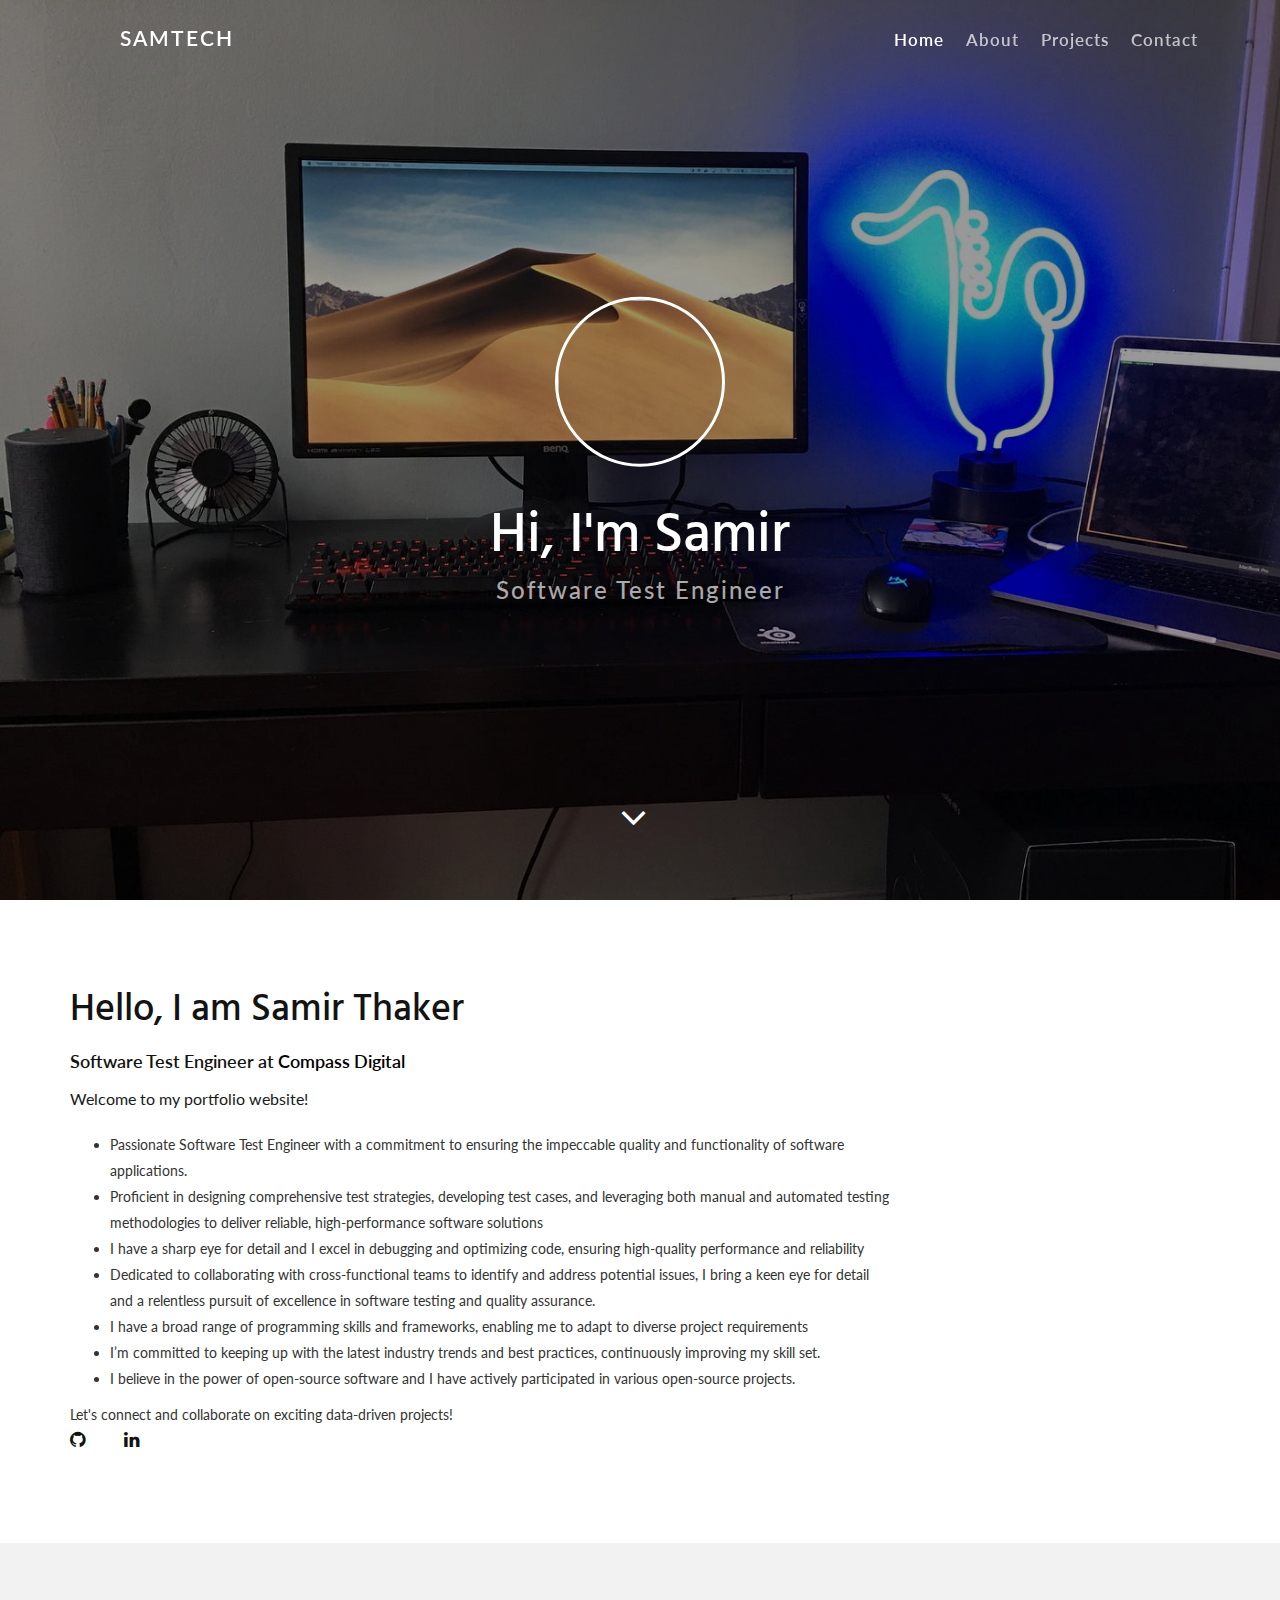
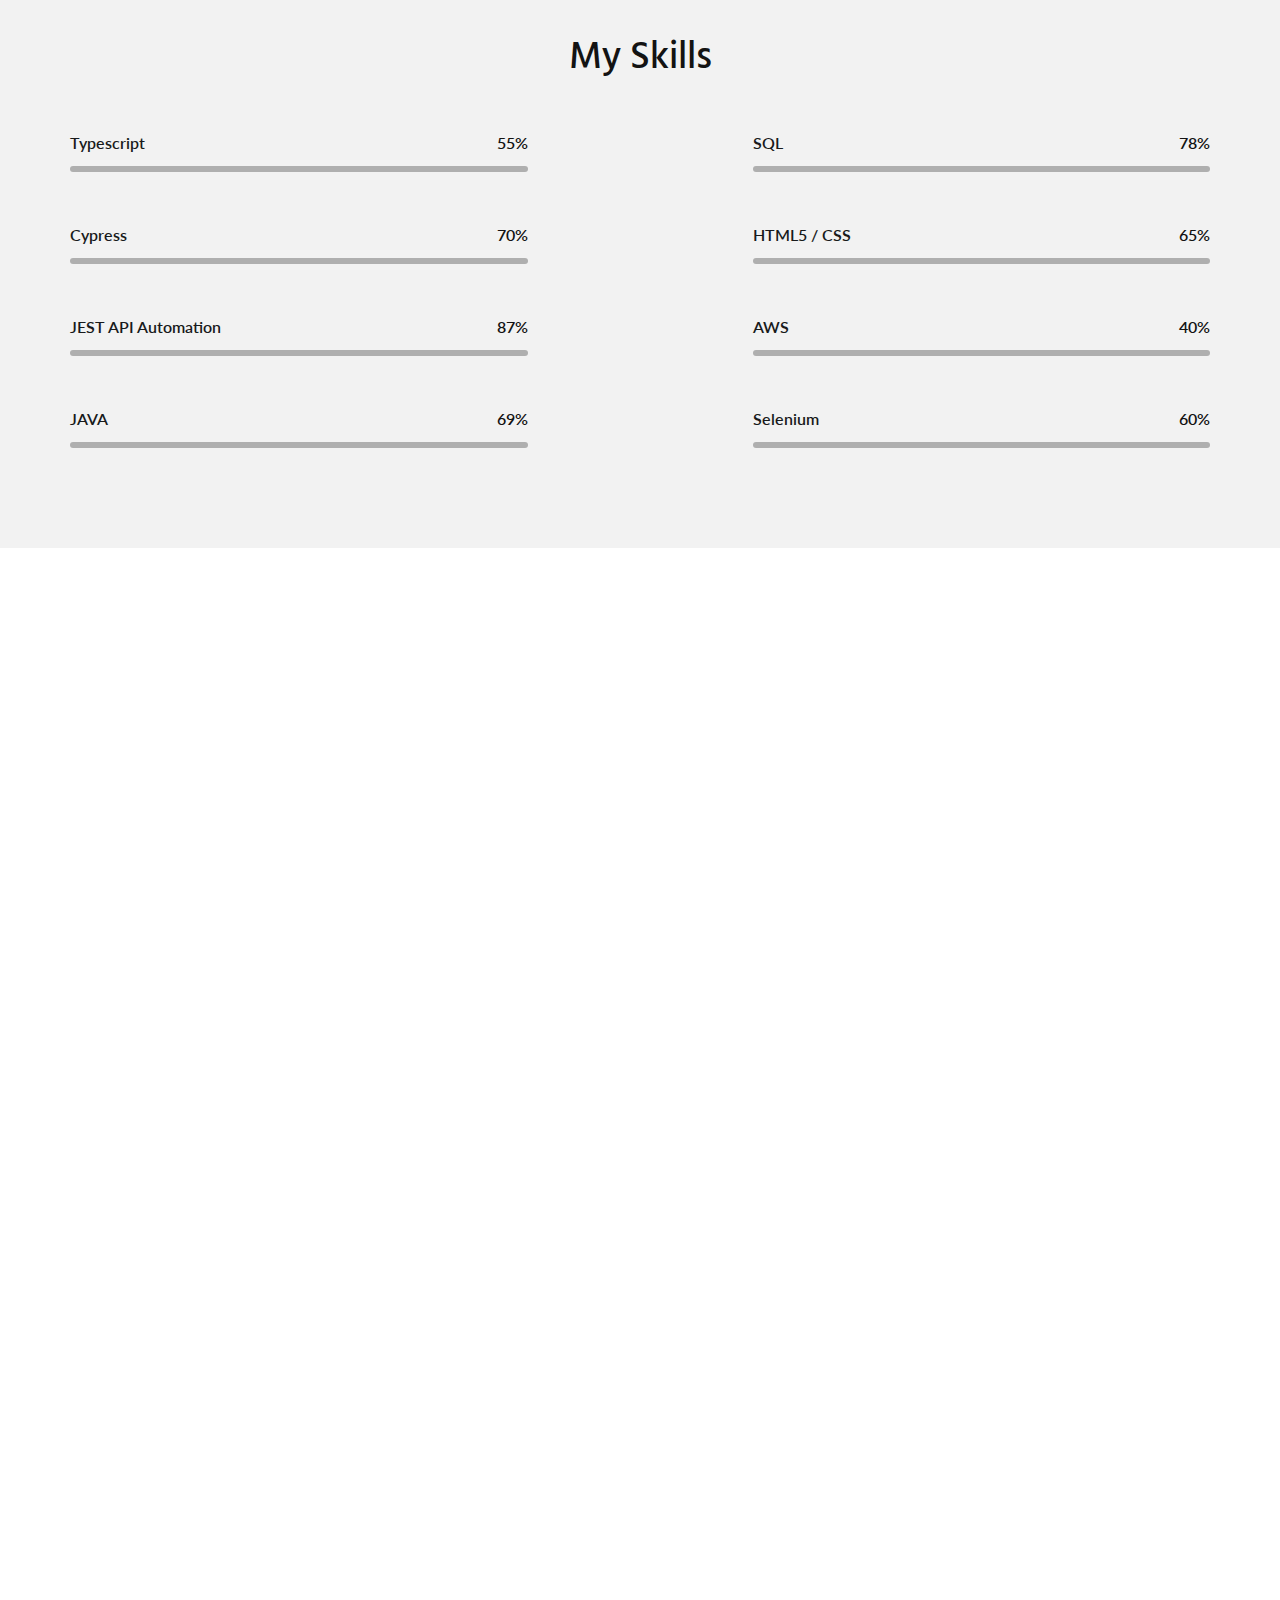
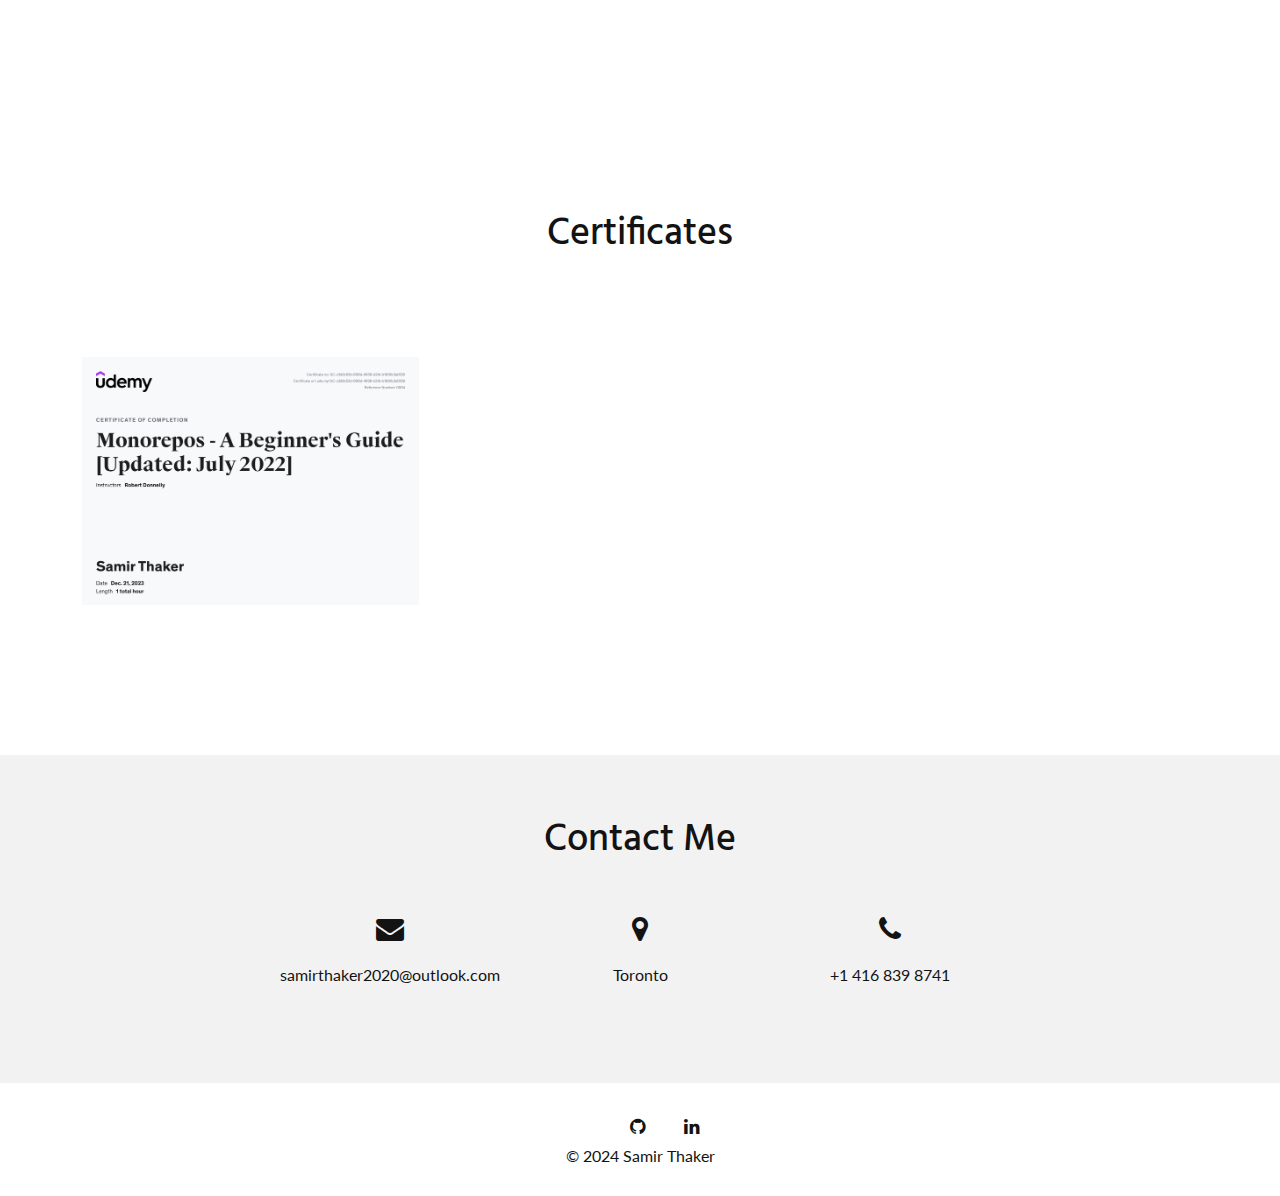
==== commit 801b1bf6: "add certificate" ====
--- a/index.html
+++ b/index.html
@@ -120,12 +120,13 @@
 			<div class="row">
 				<div class="description col-md-6 col-sm-6 col-xs-12">
 					<h2>Hello, I am Samir Thaker</h2>
-					<h4>Software Test Engineer at <a style="color:Black;" href="https://www.iqvia.com/">Compass Digital</a></h4>
+					<h4>Software Test Engineer at <a style="color:Black;" href="https://compassdigital.io/">Compass Digital</a></h4>
 					<p>Welcome to my portfolio website!<br>
 						<ul>
-							<li>I develop software solutions that combine aesthetics and functionality, transforming complex concepts into user-friendly applications. </li>
-							<li>I love coding and I always strive to innovate, with a focus on writing clear, maintainable code that solves real-world problems</li>
+							<li>Passionate Software Test Engineer with a commitment to ensuring the impeccable quality and functionality of software applications. </li>
+							<li>Proficient in designing comprehensive test strategies, developing test cases, and leveraging both manual and automated testing methodologies to deliver reliable, high-performance software solutions</li>
 							<li>I have a sharp eye for detail and I excel in debugging and optimizing code, ensuring high-quality performance and reliability</li>
+							<li>Dedicated to collaborating with cross-functional teams to identify and address potential issues, I bring a keen eye for detail and a relentless pursuit of excellence in software testing and quality assurance.</li>
 							<li>I have a broad range of programming skills and frameworks, enabling me to adapt to diverse project requirements</li>
 					<li>I’m committed to keeping up with the latest industry trends and best practices, continuously improving my skill set. </li>
 							<li>I believe in the power of open-source software and I have actively participated in various open-source projects.</li>
@@ -133,10 +134,10 @@
 					Let's connect and collaborate on exciting data-driven projects!
 
 					<ul class="social-icons">
-						<li><a href=""><i class="fa fa-instagram"></i></a></li>
+						<!-- <li><a href=""><i class="fa fa-instagram"></i></a></li> -->
 						<li><a href="https://github.com/samirthaker2020"><i class="fa fa-github"></i></a></li>
-						<li><a href=""><i class="fa fa-linkedin"></i></a></li>
-						<li><a href=""><i class="fa fa-hackerank"></i></a></li>
+						<li><a href="https://www.linkedin.com/in/t-samir/"><i class="fa fa-linkedin"></i></a></li>
+						<!-- <li><a href=""><i class="fa fa-hackerank"></i></a></li> -->
 					</ul>
 
 <!--					<p>-->
@@ -281,23 +282,23 @@
 					<div class="col-md-12 col-sm-12 col-xs-12">
 						<div class="filter-btn col-md-12 text-center">
 							<div class="filter active" data-filter="all">All</div>
-							<div class="filter" data-filter=".website">Website</div>
-							<div class="filter" data-filter=".app">App</div>
+							<div class="filter" data-filter=".website">Test Automation</div>
+							<div class="filter" data-filter=".app">Backend API Projects</div>
 							<div class="filter lst-cld" data-filter=".deeplearning">AI / Machine Learning</div>
 						</div>
 
 						<div id="port-image" class="container">
 							<div class="card deeplearning grid mix">
 							  <div class="card-header">
-								<img src="assets/img/projects/Recipe_Generation_From_Food_Images.webp" alt="rover" />
+								<img src="assets\images\chatbot.png" alt="rover" />
 							  </div>
 							  <div class="card-body">
 								<span class="tag tag-teal">AI / Machine Learning</span>
 								<h4>
-								 Recipe Generation From Food Images
+								ChatBot using Javascript
 								</h4>
 								<div>
-								<a href="https://github.com/navassherif98/Recipe-Generation-from-Food-Image" class="btn btn-success">View on Github</a>
+								<a href="https://github.com/samirthaker2020/chatbot" class="btn btn-success">View on Github</a>
 								</div>
 								<div class="user"> 
 								</div>
@@ -305,15 +306,15 @@
 							</div>
 							<div class="card app grid mix">
 							  <div class="card-header">
-								<img src="assets/img/projects/Dash_4U Analysis.webp" alt="ballons" />
+								<img src="assets\images\work-8.png" alt="ballons" />
 							  </div>
 							  <div class="card-body">
 								<span class="tag tag-purple">App</span>
 								<h4>
-									Business Analytics Application using Dash
+									Simple API project using Node & Express JS with swagger
 								</h4>
 								<div>
-									<a href="https://github.com/navassherif98/Dash_4U-Analysis" class="btn btn-success">View on Github</a>
+									<a href="https://github.com/samirthaker2020/swagger-ui-express-demo" class="btn btn-success">View on Github</a>
 								</div>
 								
 							
@@ -323,70 +324,74 @@
 							</div>
 							<div class="card website grid mix">
 							  <div class="card-header">
-								<img src="assets/img/projects/4U_Shop.webp" alt="city" />
+								<img src="assets\images\work-1.png" alt="city" />
 							  </div>
 							  <div class="card-body">
-								<span class="tag tag-pink">Website</span>
+								<span class="tag tag-pink">Test Automation</span>
 								<h4>
-								  Website for 4u Mens & Sports Retail shop
+								  Cypress cucumber BDD using typescript
 								</h4>
 								<div>
-									<a href="https://navassherif98.github.io/Website-4U_Mens_and_Sports/" class="btn btn-primary">Demo</a>
-									<a href="https://github.com/navassherif98/Website-4U_Mens_and_Sports" class="btn btn-success">View on Github</a>
+									<a href="https://github.com/samirthaker2020/Cypress-BDD-Typescript-html-report" class="btn btn-success">View on Github</a>
 								</div>
 								<div class="user">
 								</div>
 							  </div>
 							</div>
-							<div id="space"></div>
-							<div class="card Website grid mix">
+							<div id="space"></div><div id="space"></div>
+							<div class="card website grid mix">
 								<div class="card-header">
-								  <img src="assets/img/projects/TKM_Complex.webp" alt="rover" />
+								  <img src="assets\images\work-2.png" alt="city" />
 								</div>
 								<div class="card-body">
-								  <span class="tag tag-pink">Webiste</span>
+								  <span class="tag tag-pink">Test Automation</span>
 								  <h4>
-								   Website for TKM Shopping Complex
+									MS Playwright cucumber BDD using javascript
 								  </h4>
 								  <div>
-									<a href="https://tkmcomplex.herokuapp.com/" class="btn btn-primary">Demo</a>
-									<a href="https://github.com/navassherif98/Website-TKM_Complex" class="btn btn-success">View on Github</a>
-								  </div>
-								  <div class="user"> 
-								  </div>
-								</div>
-							  </div>
-							  <div class="card app grid mix">
-								<div class="card-header">
-								  <img src="assets/img/projects/Excel_POS.webp" alt="ballons" />
-								</div>
-								<div class="card-body">
-								  <span class="tag tag-purple">App</span>
-								  <h4>
-									Billing Software using Excel
-								  </h4>
-								  <div>
-									<a href="https://github.com/navassherif98/POS_Using_Excel" class="btn btn-success">View on Github</a>
+									  <a href="https://github.com/samirthaker2020/MS-Playwright-Cucumber-BDD-html" class="btn btn-success">View on Github</a>
 								  </div>
 								  <div class="user">
 								  </div>
 								</div>
 							  </div>
-							  <div class="card app grid mix">
+							  <div class="card website grid mix">
 								<div class="card-header">
-								  <img src="assets/img/projects/Flask_Blog.webp" alt="city" />
+								  <img src="assets\images\work-3.png" alt="city" />
 								</div>
 								<div class="card-body">
-								  <span class="tag tag-purple">App</span>
+								  <span class="tag tag-pink">Test Automation</span>
 								  <h4>
-									Flask : Blog Application
+									API Testing using Jest cucumber BDD
 								  </h4>
 								  <div>
-									<a href="https://flaskecblog.herokuapp.com/" class="btn btn-primary">Demo</a>
-									<a href="https://github.com/navassherif98/Flaskapp-EC_Blog" class="btn btn-success">View on Github</a>
+									  <a href="https://github.com/samirthaker2020/JEST-CucumberBDD-Typescript-Sample" class="btn btn-success">View on Github</a>
 								  </div>
 								  <div class="user">
-								</div>
+								  </div>
+								</div>
+							  </div>
+							  <div class="card website grid mix">
+								<div class="card-header">
+								  <img src="assets\images\work-9.png" alt="city" />
+								</div>
+								<div class="card-body">
+								  <span class="tag tag-pink">Test Automation</span>
+								  <h4>
+									Simple demo of mobile automation using Appium
+								  </h4>
+								  <div>
+									  <a href="https://github.com/samirthaker2020/Sample_Demo_Mobile_Automation_with_Appium_Project" class="btn btn-success">View on Github</a>
+								  </div>
+								  <div class="user">
+								  </div>
+								</div>
+							  </div>
+							<div id="space"></div>
+							
+							
+							
+								
 							</div>
 						</div>
 					</div>
@@ -433,11 +438,10 @@
 			<!-- The four columns -->
 			<div class="row">
 
-<!--				<div class="grid col-md-4 col-sm-6 col-xs-12">-->
-<!--					-->
-<!--					<a href="assets/img/certificates/IBM Data Science.webp" class="image-popup">-->
-<!--					<img src="assets/img/certificates/IBM Data Science.webp" alt="Snow" style="width:90%" onclick="myFunction(this);"></a>-->
-<!--				</div>-->
+				<div class="grid col-md-4 col-sm-6 col-xs-12">
+					<a href="assets/certificates/monorepo.jpg" class="image-popup">
+					<img src="assets/certificates/monorepo.jpg" alt="Snow" style="width:90%" onclick="myFunction(this);"></a>
+				</div>
 
 <!--				<div class="grid col-md-4 col-sm-6 col-xs-12">-->
 <!--					<a href="assets/img/certificates/Coursera HTML,CSS JS for Web Developers.webp" class="image-popup">-->
@@ -480,7 +484,7 @@
 				<div class="address-icons col-md-8 col-md-offset-2">
 					<div class="col-md-4 col-sm-4">
 						<i class="fa fa-envelope fa-2x"></i>
-						<p>samir2009thaker@gmail.com</p>
+						<p>samirthaker2020@outlook.com</p>
 					</div>
 
 					<div class="col-md-4 col-sm-4">
@@ -492,7 +496,7 @@
 
 					<div class="col-md-4 col-sm-4">
 						 <i class="fa fa-phone fa-2x"></i>
-						 <p>+91 892 195 4946</p>
+						 <p>+1 416 839 8741</p>
 					</div>
 					<div class="clearfix"></div>
 				</div>
@@ -537,10 +541,10 @@
 		<div class="container">
 			<div class="col-md-12 text-center">
 				<ul class="social-icons-footer">
-					<li><a href=""><i class="fa fa-instagram"></i></a></li>
-					<li><a href=""><i class="fa fa-github"></i></a></li>
-					<li><a href=""><i class="fa fa-linkedin"></i></a></li>
-					<li><a href=""><i class="fa fa-hackerank"></i></a></li>
+					<!-- <li><a target="_blank" href=""><i class="fa fa-instagram"></i></a></li> -->
+					<li><a target="_blank" href="https://github.com/samirthaker2020"><i class="fa fa-github"></i></a></li>
+					<li><a target="_blank" href="https://www.linkedin.com/in/t-samir/"><i class="fa fa-linkedin"></i></a></li>
+					<!-- <li><a href=""><i class="fa fa-hackerank"></i></a></li> -->
 				</ul>
 				<p>© 2024 Samir Thaker</p>
 			</div>
@@ -552,7 +556,7 @@
 
 
 
-	<script src="https://cdnjs.cloudflare.com/ajax/libs/bodymovin/5.7.13/lottie.min.js" integrity="sha512-srGxQe2w7s50+5/nNgEVKYtBm15zRylJwdjxYnGEZr3mmHFJKFjA/ImA2OKizVzoIDX8XISMHDI1+az9pnumbQ==" crossorigin="anonymous" referrerpolicy="no-referrer"></script>
+	<script src="https://cdnjs.cloudflare.com/ajax/libs/bodymovin/5.7.13/lottie.min.js"  crossorigin="anonymous" referrerpolicy="no-referrer"></script>
 
     <!-- js plugin -->
 	<script src="assets/js/jquery.js"></script>
--- a/assets/css/style.css
+++ b/assets/css/style.css
@@ -556,7 +556,7 @@
 
 .description {
 	max-width: 100%;
-	width: 41em;
+	width: 61em;
 	margin-bottom: -10px;
 }
 
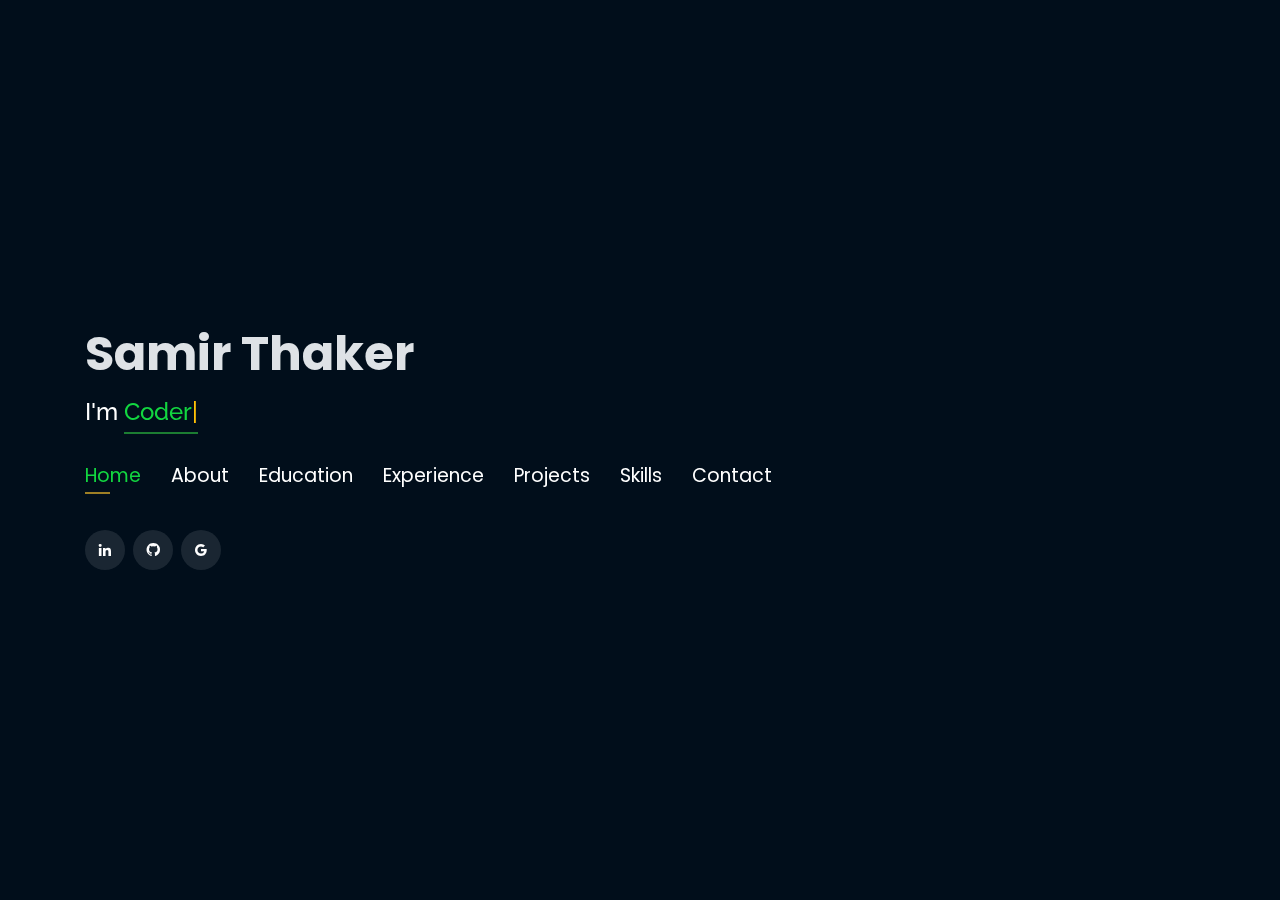
==== commit b379f4d9: "update project" ====
--- a/index.html
+++ b/index.html
@@ -1,581 +1,646 @@
 <!DOCTYPE html>
 <html lang="en">
+
 <head>
-    <meta charset="UTF-8">
-    <meta http-equiv="X-UA-Compatible" content="IE=edge">
-    <meta name="viewport" content="width=device-width, initial-scale=1.0">
-    <title>Samir Thaker Portfolio</title>
-<!--	<link rel="icon" href="assets/img/blog/icon.png">-->
-
-	<meta property="og:title" content="Samir Thaker Portfolio">
-
-	<meta property="og:url" content="https://github.com/samirthaker2020/my_portfolio">
-	<meta property="og:description" content="Portfolio : Check it out !">
-
-	<!-- css plugin -->
-	<link rel="stylesheet" href="assets/css/bootstrap.min.css">
-	<link rel="stylesheet" href="assets/css/font-awesome.min.css">
-	<link rel="stylesheet" href="assets/css/magnific-popup.css">
-	<link rel="stylesheet" href="assets/css/flexslider.css">
-	<link rel="stylesheet" href="assets/css/aos.css">
-	
-
-    <!-- main css -->
-	<link rel="stylesheet" href="assets/css/style.css">
-	<link rel="stylesheet" href="assets/css/style-responsives.css">
-		
-	
-	
-
-    <!-- google fonts -->
-	<link href="https://fonts.googleapis.com/css?family=Hind:600|Lato:300,400" rel="stylesheet">
-
+
+  <link rel="icon" type="image/png" href="/favicon.png"/>
+  <meta charset="utf-8">
+  <meta content="width=device-width, initial-scale=1.0" name="viewport">
+
+  <title> Samir Thaker</title>
+  <meta content="" name="descriptison">
+  <meta content="" name="keywords">
+
+  <!-- Google Fonts -->
+  <link href="https://fonts.googleapis.com/css?family=Open+Sans:300,300i,400,400i,600,600i,700,700i|Raleway:300,300i,400,400i,500,500i,600,600i,700,700i|Poppins:300,300i,400,400i,500,500i,600,600i,700,700i" rel="stylesheet">
+
+  <!-- Vendor CSS Files -->
+  <link href="assets/vendor/bootstrap/css/bootstrap.min.css" rel="stylesheet">
+  <link href="assets/vendor/icofont/icofont.min.css" rel="stylesheet">
+  <link href="assets/vendor/remixicon/remixicon.css" rel="stylesheet">
+  <link href="assets/vendor/owl.carousel/assets/owl.carousel.min.css" rel="stylesheet">
+  <link href="assets/vendor/boxicons/css/boxicons.min.css" rel="stylesheet">
+  <link href="assets/vendor/venobox/venobox.css" rel="stylesheet">
+
+  <!-- Template Main CSS File -->
+  <link href="assets/css/style.css" rel="stylesheet">
+
+
+
+  <!-- =======================================================
+  * Template Name: Personal - v2.1.0
+  * Template URL: https://bootstrapmade.com/personal-free-resume-bootstrap-template/
+  * Author: BootstrapMade.com
+  * License: https://bootstrapmade.com/license/
+  ======================================================== -->
 </head>
+
 <body>
-    
-    <!-- // PRELOADER BEGIN -->
-	<!-- <div id="preloader">
-		<div id="status">
-			<div class="loader-revolve center">
-				<span></span>
-			</div>
-		</div>
-	</div> -->
-	<!-- // PRELOADER END -->
-
-	<div class="svg hide" id="svg"></div>
-
-	
-
-    <!-- // NAVIGATION BEGIN -->
-	<div id="navigation">
-		<div class="container">
-			<div class="row">
-				<div class="col-sm-3">
-					<div class="logo">
-<!--						<img src="assets/img/blog/icon.png" alt="" style="height: 35px; width: 35px; float: left; margin-top: -10px;">-->
-						<a href="#" style="padding-left: 50px;">SamTech</a>
-					</div>
-				</div>
-
-				<div class="col-sm-9">
-					<div class="navigation-menu">
-						<div class="navbar">
-							<div class="navbar-header">
-								<button type="button" class="navbar-toggle" data-toggle="collapse" data-target=".navbar-collapse">
-									<span class="sr-only">Toggle navigation</span>
-									<span class="icon-bar"></span>
-									<span class="icon-bar"></span>
-									<span class="icon-bar"></span>
-								</button>
-							</div>
-
-							<div class="navbar-collapse collapse">
-								<ul class="nav navbar-nav navbar-right">
-									<li><a class="active smoth-scroll" href="#home">Home</a></li>
-									<li><a class="smoth-scroll" href="#about">About</a></li>
-									<li><a class="smoth-scroll" href="#portfolio">Projects</a></li>
-									<li><a class="smoth-scroll" href="#contact">Contact</a></li>
-								</ul>
-							</div>
-						</div>
-					</div>
-				</div>
-			</div>
-		</div>
-	</div>
-	<!-- // NAVIGATION END -->
-
-
-    <!-- // HOME BEGIN -->
-	<div id="home" class="home-bg" style="background-image: url('assets/img/blog/bgwall.png')" data-stellar-background-ratio="0.6">
-		<div class="overlay">
-			<div class="container">
-				<div class="row">
-					<div class="home-text">
-						<div class="profile-pic" data-aos="fade-zoom-in" data-aos-easing="ease-in-back" data-aos-delay="300"
-						 data-aos-offset="0">
-							<img src="assets/img/blog/Me.jpg" />
-						</div>
-
-						<div data-aos="fade-zoom-in" data-aos-easing="ease-in-back" data-aos-delay="300" data-aos-offset="0">
-							<h1>Hi, I'm Samir</h1>
-							<h3 id="text-rotator">
-								<div>Software Test Engineer</div>
-								<div>Software  Developer</div>
-							</h3>
-						</div>
-					</div>
-					<a class="smoth-scroll" href="#about"><i class="fa fa-angle-down arrow"></i></a>
-				</div>
-			</div>
-		</div>
-	</div>
-	<!-- // HOME END -->
-
-
-    <!-- // ABOUT BEGIN -->
-	<section id="about">
-		<div class="container">
-			<div class="row">
-				<div class="description col-md-6 col-sm-6 col-xs-12">
-					<h2>Hello, I am Samir Thaker</h2>
-					<h4>Software Test Engineer at <a style="color:Black;" href="https://compassdigital.io/">Compass Digital</a></h4>
-					<p>Welcome to my portfolio website!<br>
-						<ul>
-							<li>Passionate Software Test Engineer with a commitment to ensuring the impeccable quality and functionality of software applications. </li>
-							<li>Proficient in designing comprehensive test strategies, developing test cases, and leveraging both manual and automated testing methodologies to deliver reliable, high-performance software solutions</li>
-							<li>I have a sharp eye for detail and I excel in debugging and optimizing code, ensuring high-quality performance and reliability</li>
-							<li>Dedicated to collaborating with cross-functional teams to identify and address potential issues, I bring a keen eye for detail and a relentless pursuit of excellence in software testing and quality assurance.</li>
-							<li>I have a broad range of programming skills and frameworks, enabling me to adapt to diverse project requirements</li>
-					<li>I’m committed to keeping up with the latest industry trends and best practices, continuously improving my skill set. </li>
-							<li>I believe in the power of open-source software and I have actively participated in various open-source projects.</li>
-						</ul>
-					Let's connect and collaborate on exciting data-driven projects!
-
-					<ul class="social-icons">
-						<!-- <li><a href=""><i class="fa fa-instagram"></i></a></li> -->
-						<li><a href="https://github.com/samirthaker2020"><i class="fa fa-github"></i></a></li>
-						<li><a href="https://www.linkedin.com/in/t-samir/"><i class="fa fa-linkedin"></i></a></li>
-						<!-- <li><a href=""><i class="fa fa-hackerank"></i></a></li> -->
-					</ul>
-
-<!--					<p>-->
-<!--						<a href="assets/Navas's Resume.pdf" class="btn btn-dark with-arrow smoth-scroll" download>My Resume-->
-<!--							<i class="fa fa-download"></i>-->
-<!--						</a>-->
-<!--					</p>-->
-				</div>
-
-<!--				<div class="facts col-md-6 col-sm-6 col-xs-12">-->
-<!--					<div class="row ">-->
-<!--						<div class="col-md-4 col-sm-4 col-xs-12 text-center ">-->
-<!--							<div class="count-item">-->
-<!--								<div class="numscroller" data-slno='1' data-min='0' data-max='11' data-delay='3' data-increment="1">11</div>-->
-<!--								<div class="count-name-intro">Project done</div>-->
-<!--							</div>-->
-<!--						</div>-->
-<!--						<div id="badge" class="col-md-8 col-sm-8 col-xs-12 float-center" style="object-fit: cover;padding-left: 5px;">-->
-<!--							<img src="assets/img/blog/Badges.jpg" style="height: 150px;" alt="">-->
-<!--						</div>-->
-<!--					</div>-->
-<!--				</div>-->
-			</div>
-		</div>
-	</section>
-	<!-- // ABOUT END -->
-
-
-	<!-- // SKILLS BEGIN -->
-	<section id="skills">
-		<div class="container">
-			<div class="row">
-				<div class="col-md-12 text-center">
-					<h2>My Skills</h2>
-				</div>
-
-				<div class="col-md-5 col-sm-6 col-xs-12">
-					<div class="progress-box">
-						<p>Typescript
-							<span class="color-heading pull-right">55%</span>
-						</p>
-						<div class="progress">
-							<div class="progress-bar bg-color-base" role="progressbar" data-width="91"></div>
-						</div>
-					</div>
-				</div>
-
-				<div class="col-md-5 col-sm-6 col-xs-12 skills-right">
-					<div class="progress-box">
-						<p>SQL
-							<span class="color-heading pull-right">78%</span>
-						</p>
-						<div class="progress">
-							<div class="progress-bar bg-color-base" role="progressbar" data-width="88"></div>
-						</div>
-					</div>
-				</div>
-
-				<div class="col-md-5 col-sm-6 col-xs-12 skills-right">
-					<div class="progress-box">
-						<p>HTML5 / CSS
-							<span class="color-heading pull-right">65%</span>
-						</p>
-						<div class="progress">
-							<div class="progress-bar bg-color-base" role="progressbar" data-width="79"></div>
-						</div>
-					</div>
-				</div>
-
-				<div class="col-md-5 col-sm-6 col-xs-12">
-					<div class="progress-box">
-						<p>Cypress
-							<span class="color-heading pull-right">70%</span>
-						</p>
-						<div class="progress">
-							<div class="progress-bar bg-color-base" role="progressbar" data-width="75"></div>
-						</div>
-					</div>
-				</div>
-
-				<div class="col-md-5 col-sm-6 col-xs-12">
-					<div class="progress-box">
-						<p>JEST API Automation
-							<span class="color-heading pull-right">87%</span>
-						</p>
-						<div class="progress">
-							<div class="progress-bar bg-color-base" role="progressbar" data-width="87"></div>
-						</div>
-					</div>
-				</div>
-
-				<div class="col-md-5 col-sm-6 col-xs-12 skills-right">
-					<div class="progress-box">
-						<p>AWS
-							<span class="color-heading pull-right">40%</span>
-						</p>
-						<div class="progress">
-							<div class="progress-bar bg-color-base" role="progressbar" data-width="40"></div>
-						</div>
-					</div>
-				</div>
-
-				<div class="col-md-5 col-sm-6 col-xs-12 skills-right">
-					<div class="progress-box">
-						<p>Selenium
-							<span class="color-heading pull-right">60%</span>
-						</p>
-						<div class="progress">
-							<div class="progress-bar bg-color-base" role="progressbar" data-width="60"></div>
-						</div>
-					</div>
-				</div>
-
-				<div class="col-md-5 col-sm-6 col-xs-12">
-					<div class="progress-box">
-						<p>JAVA
-							<span class="color-heading pull-right">69%</span>
-						</p>
-						<div class="progress">
-							<div class="progress-bar bg-color-base" role="progressbar" data-width="69"></div>
-						</div>
-					</div>
-				</div>
-
-
-			</div>
-		</div>
-	</section>
-	<!-- // SKILLS END -->
-
-
-	<!-- // PORTFOLIO BEGIN -->
-
-	<section id="portfolio">
-		<div class="container">
-			<div class="row">
-				<div data-aos="fade-up">
-					<div class="col-md-12 text-center">
-						<h2>Projects</h2>
-					</div>
-
-					<div class="col-md-12 col-sm-12 col-xs-12">
-						<div class="filter-btn col-md-12 text-center">
-							<div class="filter active" data-filter="all">All</div>
-							<div class="filter" data-filter=".website">Test Automation</div>
-							<div class="filter" data-filter=".app">Backend API Projects</div>
-							<div class="filter lst-cld" data-filter=".deeplearning">AI / Machine Learning</div>
-						</div>
-
-						<div id="port-image" class="container">
-							<div class="card deeplearning grid mix">
-							  <div class="card-header">
-								<img src="assets\images\chatbot.png" alt="rover" />
-							  </div>
-							  <div class="card-body">
-								<span class="tag tag-teal">AI / Machine Learning</span>
-								<h4>
-								ChatBot using Javascript
-								</h4>
-								<div>
-								<a href="https://github.com/samirthaker2020/chatbot" class="btn btn-success">View on Github</a>
-								</div>
-								<div class="user"> 
-								</div>
-							  </div>
-							</div>
-							<div class="card app grid mix">
-							  <div class="card-header">
-								<img src="assets\images\work-8.png" alt="ballons" />
-							  </div>
-							  <div class="card-body">
-								<span class="tag tag-purple">App</span>
-								<h4>
-									Simple API project using Node & Express JS with swagger
-								</h4>
-								<div>
-									<a href="https://github.com/samirthaker2020/swagger-ui-express-demo" class="btn btn-success">View on Github</a>
-								</div>
-								
-							
-								<div class="user">
-								</div>
-							  </div>
-							</div>
-							<div class="card website grid mix">
-							  <div class="card-header">
-								<img src="assets\images\work-1.png" alt="city" />
-							  </div>
-							  <div class="card-body">
-								<span class="tag tag-pink">Test Automation</span>
-								<h4>
-								  Cypress cucumber BDD using typescript
-								</h4>
-								<div>
-									<a href="https://github.com/samirthaker2020/Cypress-BDD-Typescript-html-report" class="btn btn-success">View on Github</a>
-								</div>
-								<div class="user">
-								</div>
-							  </div>
-							</div>
-							<div id="space"></div><div id="space"></div>
-							<div class="card website grid mix">
-								<div class="card-header">
-								  <img src="assets\images\work-2.png" alt="city" />
-								</div>
-								<div class="card-body">
-								  <span class="tag tag-pink">Test Automation</span>
-								  <h4>
-									MS Playwright cucumber BDD using javascript
-								  </h4>
-								  <div>
-									  <a href="https://github.com/samirthaker2020/MS-Playwright-Cucumber-BDD-html" class="btn btn-success">View on Github</a>
-								  </div>
-								  <div class="user">
-								  </div>
-								</div>
-							  </div>
-							  <div class="card website grid mix">
-								<div class="card-header">
-								  <img src="assets\images\work-3.png" alt="city" />
-								</div>
-								<div class="card-body">
-								  <span class="tag tag-pink">Test Automation</span>
-								  <h4>
-									API Testing using Jest cucumber BDD
-								  </h4>
-								  <div>
-									  <a href="https://github.com/samirthaker2020/JEST-CucumberBDD-Typescript-Sample" class="btn btn-success">View on Github</a>
-								  </div>
-								  <div class="user">
-								  </div>
-								</div>
-							  </div>
-							  <div class="card website grid mix">
-								<div class="card-header">
-								  <img src="assets\images\work-9.png" alt="city" />
-								</div>
-								<div class="card-body">
-								  <span class="tag tag-pink">Test Automation</span>
-								  <h4>
-									Simple demo of mobile automation using Appium
-								  </h4>
-								  <div>
-									  <a href="https://github.com/samirthaker2020/Sample_Demo_Mobile_Automation_with_Appium_Project" class="btn btn-success">View on Github</a>
-								  </div>
-								  <div class="user">
-								  </div>
-								</div>
-							  </div>
-							<div id="space"></div>
-							
-							
-							
-								
-							</div>
-						</div>
-					</div>
-				</div>
-			</div>
-		</div>
-		</div>
-	</section>
-	<!-- // PORTFOLIO END -->
-
-	<!-- // HIRE BEGIN -->
-<!--	<section id="hire">-->
-<!--		<div class="container">-->
-<!--			<div class="row">-->
-<!--				<div class="col-md-9 col-sm-6 col-xs-12">-->
-<!--					<h2>Hire Me</h2>-->
-<!--					<p>-->
-<!--						Graduation is not the end; it's the beginning for the success.<br>-->
-<!--						and I am Ready for it !-->
-<!--					</p>-->
-<!--				</div>-->
-
-<!--				<div class="col-md-3 col-sm-6 col-xs-12">-->
-<!--					<p>-->
-<!--						<a href="#contact" class="btn btn-dark btn-lg smoth-scroll">Get in Touch</a>-->
-<!--					</p>-->
-<!--				</div>-->
-<!--			</div>-->
-<!--		</div>-->
-<!--	</section>-->
-	<!-- // HIRE END -->
-
-	<!-- // Certificates -->
-
-	<section id="certificates">
-		<div class="container">
-			
-			<div style="text-align:center">
-				<h2>Certificates</h2>
-			</div>
-			
-			
-			
-			<!-- The four columns -->
-			<div class="row">
-
-				<div class="grid col-md-4 col-sm-6 col-xs-12">
-					<a href="assets/certificates/monorepo.jpg" class="image-popup">
-					<img src="assets/certificates/monorepo.jpg" alt="Snow" style="width:90%" onclick="myFunction(this);"></a>
-				</div>
-
-<!--				<div class="grid col-md-4 col-sm-6 col-xs-12">-->
-<!--					<a href="assets/img/certificates/Coursera HTML,CSS JS for Web Developers.webp" class="image-popup">-->
-<!--					<img src="assets/img/certificates/Coursera HTML,CSS JS for Web Developers.webp" alt="Nature" style="width:90%" onclick="myFunction(this);"></a>-->
-<!--				</div>-->
-
-<!--				<div class="grid col-md-4 col-sm-6 col-xs-12"><a href="assets/img/certificates/Coursera PYTHON DataStructure.webp" class="image-popup">-->
-<!--					<img src="assets/img/certificates/Coursera PYTHON DataStructure.webp" alt="Lights" style="width:90%" onclick="myFunction(this);"></a>-->
-<!--					</div>-->
-
-<!--				<div class="grid col-md-4 col-sm-6 col-xs-12"><a href="assets/img/certificates/Udemy Python for DataScience and Machine Learning Bootcamp (UC-eeb367d1-eda5-47e7-817f-28c0ca6c242f).webp" class="image-popup">-->
-<!--				<img src="assets/img/certificates/Udemy Python for DataScience and Machine Learning Bootcamp (UC-eeb367d1-eda5-47e7-817f-28c0ca6c242f).webp" alt="Mountains" style="width:90%" onclick="myFunction(this);"></a>-->
-<!--				</div>-->
-
-<!--				<div class="grid col-md-4 col-sm-6 col-xs-12"><a href="assets/img/certificates/Azure-Data-Fundamentals.webp" class="image-popup">-->
-<!--				<img src="assets/img/certificates/Azure-Data-Fundamentals.webp" alt="Lights" style="width:90%" onclick="myFunction(this);"></a>-->
-<!--				</div>-->
-<!--			-->
-<!--				<div class="grid col-md-4 col-sm-6 col-xs-12"><a href="assets/img/certificates/C++ Programming Kerala State Rutronix.webp" class="image-popup">-->
-<!--					<img src="assets/img/certificates/C++ Programming Kerala State Rutronix.webp" alt="Lights" style="width:90%" onclick="myFunction(this);"></a>-->
-<!--					</div>-->
-
-				
-			</div>
-		
-		</div>
-	</section>
-
-
-	<!-- // Certificates End-->
-	
-	<!-- // CONTACT BEGIN -->
-	<section id="contact">
-		<div class="container text-center">
-			<div class="row">
-				<div class="col-md-12 text-center">
-					<h2>Contact Me</h2>
-				</div>
-
-				<div class="address-icons col-md-8 col-md-offset-2">
-					<div class="col-md-4 col-sm-4">
-						<i class="fa fa-envelope fa-2x"></i>
-						<p>samirthaker2020@outlook.com</p>
-					</div>
-
-					<div class="col-md-4 col-sm-4">
-						<i class="fa fa-map-marker fa-2x"></i>
-						<p>
-							Toronto
-						</p>
-					</div>
-
-					<div class="col-md-4 col-sm-4">
-						 <i class="fa fa-phone fa-2x"></i>
-						 <p>+1 416 839 8741</p>
-					</div>
-					<div class="clearfix"></div>
-				</div>
-
-<!--				<div class="col-md-8 col-md-offset-2">-->
-<!--					<form id="contact-form" name="contact" action="https://formspree.io/f/xnqlvjrq" method="post">-->
-<!--						<div class="row">-->
-<!--							<div class="col-md-6 col-sm-6">-->
-<!--								<div class="form-group">-->
-<!--									<input type="text" name="name" id="name" class="form-control" placeholder="Name" required>-->
-<!--									<p class="help-block text-danger"></p>-->
-<!--								</div>-->
-<!--							</div>-->
-<!--							<div class="col-md-6 col-sm-6">-->
-<!--								<div class="form-group">-->
-<!--									<input type="email" name="email" id="email" class="form-control" placeholder="Email" required>-->
-<!--									<p class="help-block text-danger"></p>-->
-<!--								</div>-->
-<!--							</div>-->
-<!--						</div>-->
-<!--						<div class="form-group">-->
-<!--							<textarea name="message" id="message" class="form-control" rows="4" placeholder="Message..." required></textarea>-->
-<!--							<p class="help-block text-danger"></p>-->
-<!--						</div>-->
-
-<!--						-->
-<!--						<div class="col-md-12 col-xs-12">-->
-<!--							<button id="submit" type="submit" name="submit" class="btn btn-dark">Send Message</button>-->
-<!--						</div>-->
-
-<!--						<p id="contact-form-status"></p>-->
-<!--						-->
-<!--					</form>-->
-<!--				</div>-->
-			</div>
-		</div>
-	</section>
-	<!-- // CONTACT END -->
-
-	<!-- // FOOTER BEGIN -->
-	<footer id="footer">
-		<div class="container">
-			<div class="col-md-12 text-center">
-				<ul class="social-icons-footer">
-					<!-- <li><a target="_blank" href=""><i class="fa fa-instagram"></i></a></li> -->
-					<li><a target="_blank" href="https://github.com/samirthaker2020"><i class="fa fa-github"></i></a></li>
-					<li><a target="_blank" href="https://www.linkedin.com/in/t-samir/"><i class="fa fa-linkedin"></i></a></li>
-					<!-- <li><a href=""><i class="fa fa-hackerank"></i></a></li> -->
-				</ul>
-				<p>© 2024 Samir Thaker</p>
-			</div>
-			
-		</div>
-	</footer>
-	<!-- // FOOTER END -->
-
-
-
-
-	<script src="https://cdnjs.cloudflare.com/ajax/libs/bodymovin/5.7.13/lottie.min.js"  crossorigin="anonymous" referrerpolicy="no-referrer"></script>
-
-    <!-- js plugin -->
-	<script src="assets/js/jquery.js"></script>
-	<script src="assets/js/bootstrap.min.js"></script>
-	<script src="assets/js/jquery.stellar.min.js"></script>
-	<script src="assets/js/text-rotate.js"></script>
-	<script src="assets/js/numscroller.js"></script>
-	<script src="assets/js/jquery.appear.js"></script>
-	<script src="assets/js/progress-bar.min.js"></script>
-	<script src="assets/js/jquery.mixitup.js"></script>
-	<script src="assets/js/jquery.magnific-popup.min.js"></script>
-	<script src="assets/js/magnific-popup-options.js"></script>
-	<script src="assets/js/jquery.flexslider-min.js"></script>
-	<script src="assets/js/aos.js"></script>
-	<script src="assets/js/jquery.form.js"></script>
-	<script src="assets/js/jquery.validate.min.js"></script>
-
-	<!-- main js -->
-	<script src="assets/js/main.js"></script>
-	
+  
+
+  <!-- ======= Header ======= -->
+  <header id="header" class="header-tops">
+
+    <div class="container">
+
+      <h1><a href="index.html">Samir Thaker</a></h1>
+      <h2 style="color:#fff">I'm <span class="typing" style="color:#12D640"></span></h2>
+      <nav class="nav-menu d-none d-lg-block">
+        <ul>
+          <li class="active"><a href="#header"> <span>Home</span></a></li>
+          <li><a href="#about"><span>About</span></a></li>
+          <li><a href="#education"> <span>Education</span></a></li>
+          <li><a href="#experience"> <span>Experience</span></a></li>
+<!--          <li><a href="#projects"> <span>Projects</span></a></li>-->
+          <li><a href="#portfolio"> <span>Projects</span></a></li>
+          <li><a href="#skills"> <span>Skills</span></a></li>
+          <!-- <li><a href="" target="_blank"> <span>Resume</span></a></li> -->
+          <!-- <li><a href="#links"> <span>Resume & Links</span></a></li> -->
+          <li><a href="#contacts"> <span>Contact</span></a></li>
+
+        </ul>
+      </nav><!-- .nav-menu -->
+
+      <div class="social-links">
+          <a href="https://www.linkedin.com/in/t-samir/" target="_blank" class="linkedin"><i class="bx bxl-linkedin"></i></a>
+          <a href="https://github.com/samirthaker2020" target="_blank" class="github"><i class="bx bxl-github"></i></a>
+          <a href="mailto:samir2492@outlook.com" target="_blank" class="google"><i class="bx bxl-google"></i></a>
+
+      </div>
+
+    </div>
+  </header><!-- End Header -->
+
+  <!-- ======= About Section ======= -->
+  <section id="about" class="about">
+
+    <!-- ======= About Me ======= -->
+    <div class="about-me container">
+
+      <div class="section-title">
+        <h2>About</h2>
+      </div>
+
+      <div class="row">
+        <div class="col-lg-4" data-aos="fade-right">
+          <img src="assets/img/profile.jpg" class="img-fluid" alt="">
+        </div>
+        <div class="col-lg-8 pt-4 pt-lg-0 content" data-aos="fade-left">
+          <p>Focused and enthusiastic developer with a keen interest in software development and artificial intelligence. By comprehensive exposure
+            to the underlying concepts and applying them vividly to various projects, my love for these domains came into being.
+            I am a passionate individual who thrives to build and apply algorithms to solve real-world industry problems.
+          </p>
+          <div class="row">
+            <div class="col-lg-6">
+              <ul>
+                <li><i class="icofont-rounded-right"></i> <strong>Phone:</strong> +1 416-839-8741</li>
+              </ul>
+            </div>
+            <div class="col-lg-6">
+              <ul>
+                <li><i class="icofont-rounded-right"></i> <strong>City:</strong> Toronto, Canada</li>
+                <li><i class="icofont-rounded-right"></i> <strong>Email:</strong> samir2492@outlook.com</li>
+              </ul>
+            </div>
+          </div>
+        </div>
+      </div>
+
+    </div><!-- End About Me -->
+
+    <!-- ======= Interests ======= -->
+    <div class="interests container">
+
+      <div class="section-title">
+        <h2>Interests</h2>
+      </div>
+
+      <div class="row">
+        <div class="col-lg-3 col-md-4">
+          <div class="icon-box">
+            <i class="ri-bug-fill" style="color: #ffbb2c;"></i>
+            <h3>Software Quality Assurance</h3>
+          </div>
+        </div>
+        <div class="col-lg-3 col-md-4 mt-4 mt-md-0">
+          <div class="icon-box">
+            <i class="ri-code-s-slash-fill" style="color: #28a745;"></i>
+            <h3>Software Engineering</h3>
+          </div>
+        </div>
+        <div class="col-lg-3 col-md-4 mt-4 mt-md-0">
+          <div class="icon-box">
+            <i class="ri-html5-line" style="color: #e80368;"></i>
+            <h3>Web & Mobile Development</h3>
+          </div>
+        </div>
+        <div class="col-lg-3 col-md-4 mt-4 mt-lg-0">
+          <div class="icon-box">
+            <i class="ri-code-box-fill" style="color: #1c7d32;"></i>
+            <h3>Backend Development</h3>
+          </div>
+        </div>
+        <div class="col-lg-3 col-md-4 mt-4">
+          <div class="icon-box">
+            <i class="ri-table-alt-fill" style="color: #28a745;"></i>
+            <h3>Software Design (UI/UX)</h3>
+          </div>
+        </div>
+        <div class="col-lg-3 col-md-4 mt-4">
+          <div class="icon-box">
+            <i class="ri-bar-chart-box-line" style="color: #f1081f;"></i>
+            <h3>System Performance Monitoring</h3>
+          </div>
+        </div>
+        <div class="col-lg-3 col-md-4 mt-4">
+          <div class="icon-box">
+            <i class="ri-database-2-line" style="color: #47aeff;"></i>
+            <h3>Database Management </h3>
+          </div>
+        </div>
+        <div class="col-lg-3 col-md-4 mt-4">
+          <div class="icon-box">
+            <i class="ri-global-line" style="color: #ffc107;"></i>
+            <h3>DevOps CI/CD</h3>
+          </div>
+        </div>
+      </div>
+
+    </div><!-- End Interests -->
+  </section><!-- End About Section -->
+
+
+
+  <!-- ======= Education Section ======= -->
+  <section id="education" class="services">
+    <div class="container">
+      <div class="section-title">
+        <h2>Education</h2>
+      </div>
+      <div class="row">
+        <div class="col-lg-12" data-aos="fade-up" style="display: inline-block;">
+
+          <div class="col-md-3 mt-4 mt-md-0 icon-box" data-aos="fade-up" data-aos-delay="100" style="padding:0px 0px;padding-bottom: 5px;display: inline-block;">
+            <img src="assets/img/education/Lambton-College-Logo-scaled.jpg" class="img-fluid" alt="">
+            <!-- <h4 style="text-align:left;"><a href="https://ahduni.edu.in/" target="_blank" style="color:#12d640">Ahmedabad University</a><br> </h4> -->
+            <p style="text-align:left;color:#fff;padding: 5px 10px;"><em>Mobile Application Development</em></p>
+            <h5 style="text-align:left;padding: 0px 10px;">2019-2020</h5>
+            <h6 style="text-align:left;color:#fff;padding: 0px 10px;">Relevant Coursework</h6>
+            <ul style="text-align:left;color:#fff;">
+              <li>Mobile Browser App Development</li>
+              <li>IOS App Development</li>
+              <li>Cross Platform App Development</li>
+              <li>Android Development</li>
+              <li>Game Design & Development</li>
+              <li>Software Testing</li>
+              <li>Web Technologies for Mobile Platforms </li>
+              <li>Mobile Application UI/UX </li>
+            </ul>
+          </div>
+            <div class="col-md-3 mt-4 mt-md-0 icon-box" data-aos="fade-up" data-aos-delay="100" style="padding:0px 0px;padding-bottom: 5px;display: inline-block;">
+              <img src="assets/img/education/CHARUSAT_RGTD_LOGO.png" class="img-fluid" alt="" >
+              <!-- <h4 style="text-align:left;"><a href="https://www.charusat.ac.in/" target="_blank" style="color:#c7cdd6">Charusat University</a><br> </h4> -->
+              <p style="text-align:left;color:#fff;padding: 5px 10px;"><em>Master of Science Information Technology</em></p>
+              <h5 style="text-align:left;padding: 0px 10px;">2015-2017</h5>
+              <h6 style="text-align:left;color:#fff;padding: 0px 10px;">Relevant Coursework</h6>
+              <ul style="text-align:left;color:#fff;">
+                <li>Distributed Database Systems</li>
+                <li>Cloud Computing</li>
+                <li>System Analysis & Design</li>
+                <li>Cyber Security</li>
+                <li>Advance Web Development</li>
+                <li>Software Quality Assurance</li>
+                <li>Unix & Shell Programming</li>
+                <li>Web Service Development</li>
+                <li>Data Communication & Networking</li>
+              </ul>
+            </div>
+            <div class="col-md-3 mt-4 mt-md-0 icon-box" data-aos="fade-up" data-aos-delay="100" style="padding:0px 0px;padding-bottom: 5px;display: inline-block;">
+              <img src="assets/img/education/spu.jpeg" class="img-fluid" alt="">
+              <!-- <h4 style="text-align:left;"><a href="https://ahduni.edu.in/" target="_blank" style="color:#12d640">Ahmedabad University</a><br> </h4> -->
+              <p style="text-align:left;color:#fff;padding: 5px 10px;"><em>Bachelor in Computer Applications</em></p>
+              <h5 style="text-align:left;padding: 0px 10px;">2012-2015</h5>
+              <h6 style="text-align:left;color:#fff;padding: 0px 10px;">Relevant Coursework</h6>
+              <ul style="text-align:left;color:#fff;">
+                <!-- <li>Data Structures &amp; Algorithms</li> -->
+                <li>Database Management Systems</li>
+                <li>Operating Systems</li>
+                <li>Wed Design & Development</li>
+                <li>Programming & Data Structure</li>
+                <li>Software Engineering</li>
+             
+              </ul>
+            </div>
+           
+          </div>
+        </div>
+      </div>
+
+
+    <div class="portfolio">
+    <div class="container">
+      <div class="section-title">
+        <h2>Online Certification</h2>
+      </div>
+
+      <div class="row portfolio-container" style="position: relative; height: 437.75px;">
+
+         <div class="col-lg-4 col-md-6 portfolio-item filter-app" style="position: absolute; left: 0px; top: 0px;">
+          <div class="portfolio-wrap">
+            <img src="assets/img/certification/mono.png" class="img-fluid" alt="">
+            <div class="portfolio-info">
+              <h4>Monorepo</h4>
+              <!-- <div class="portfolio-links">
+                <a href="https://www.coursera.org/account/accomplishments/certificate/2BTJ636Q2E93?utm_medium=certificate&amp;utm_source=link&amp;utm_campaign=copybutton_certificate/" target="_blank" title="Certificate"><i class="bx bx-link"></i></a>
+              </div> -->
+            </div>
+           </div>
+          </div>
+
+        <!-- <div class="col-lg-4 col-md-6 portfolio-item filter-app" style="position: absolute; left: 370px; top: 0px;">
+          <div class="portfolio-wrap">
+            <img src="assets/img/certification/stanford.jpg" class="img-fluid" alt="">
+            <div class="portfolio-info">
+              <h4>Algorithms-Design and Analysis</h4>
+              <div class="portfolio-links">
+                <a href="https://www.coursera.org/account/accomplishments/certificate/6THRQXYE9EHZ?utm_medium=certificate&amp;utm_source=link&amp;utm_campaign=copybutton_certificate" target="_blank" title="Certificate"><i class="bx bx-link"></i></a>
+              </div>
+            </div>
+          </div>
+        </div>
+
+        <div class="col-lg-4 col-md-6 portfolio-item filter-app" style="position: absolute; left: 740px; top: 0px;">
+          <div class="portfolio-wrap">
+            <img src="assets/img/certification/ucsd.jpg" class="img-fluid" alt="">
+            <div class="portfolio-info">
+              <h4>Algorithmic Toolbox</h4>
+              <div class="portfolio-links">
+                <a href="https://coursera.org/share/98bbfb990484fac370d5e5ed14334ea4" target="_blank" title="Certificate"><i class="bx bx-link"></i></a>
+              </div>
+            </div>
+          </div>
+        </div>
+
+        <div class="col-lg-4 col-md-6 portfolio-item filter-project" style="position: absolute; left: 0px; top: 218.875px;">
+          <div class="portfolio-wrap">
+            <img src="assets/img/certification/ibm.jpg" class="img-fluid" alt="">
+            <div class="portfolio-info">
+              <h4>Deep Learning with Tensorflow</h4>
+              <div class="portfolio-links">
+                <a href="https://drive.google.com/file/d/1FSwPt19EzY_tpvqkE6igtLf3gccKcssC/view?usp=sharing" target="_blank" title="Certificate"><i class="bx bx-link"></i></a>
+              </div>
+            </div>
+          </div>
+        </div>
+
+        <div class="col-lg-4 col-md-6 portfolio-item filter-project" style="position: absolute; left: 370px; top: 218.875px;">
+          <div class="portfolio-wrap">
+            <img src="assets/img/certification/ibm.jpg" class="img-fluid" alt="">
+            <div class="portfolio-info">
+              <h4>Machine Learning with Python</h4>
+              <div class="portfolio-links">
+                <a href="https://drive.google.com/file/d/1gimySw_NPzCJ54dqZ2j2wYyz-JDOg-S0/view?usp=sharing" target="_blank" title="Certificate"><i class="bx bx-link"></i></a>
+              </div>
+            </div>
+          </div>
+        </div>
+
+
+        <div class="col-lg-4 col-md-6 portfolio-item filter-project" style="position: absolute; left: 740px; top: 218.875px;">
+          <div class="portfolio-wrap">
+            <img src="assets/img/certification/dai.jpg" class="img-fluid" alt="">
+            <div class="portfolio-info">
+              <h4>Neural Networks and Deep Learning</h4>
+              <div class="portfolio-links">
+                <a href="https://www.coursera.org/account/accomplishments/certificate/ELXZ6FE2BU7X?utm_medium=certificate&amp;utm_source=link&amp;utm_campaign=copybutton_certificate/" target="_blank" title="Certificate"><i class="bx bx-link"></i></a>
+              </div>
+            </div>
+          </div>
+        </div>
+
+      </div>
+    </div>
+    </div> -->
+
+  </section>
+  <!-- End Education Section -->
+
+
+
+  <!-- Start Experience Section -->
+
+  <section id="experience" class="services">
+    <div class="container">
+      <div class="section-title">
+        <h2>Experience</h2>
+      </div>
+      <div class="row">
+          <div class="col-lg-12" data-aos="fade-up">
+              <div class="col-md-12 mt-4 mt-md-0 icon-box" data-aos="fade-up" data-aos-delay="100">
+                <h3 style="text-align:left;"><a href="https://www.asu.edu/" style="color:#12d640">Compass Digital, Toronto, CA</a><br> </h3>
+                <h5 style="text-align:left;">Nov 2021 - Present</h5>
+                <p style="text-align:left;color:#fff"><h4 style="text-align: left;"><em>Software Test Engineer </em></h4></p>
+                <ul style="text-align:left;">
+                 <li>Create, build, and record plans for testing software.</li>
+                 <li>Gather and record user specifications and be accountable for the releases.</li>
+                 <li>Set up and configure necessary test equipment and environments for test execution and automation.</li>
+                 <li>Responsible for creating the automated test cases & performing automation testing.</li>
+                 <li>Responsible for manual testing for frontend & backend of software applications.</li>
+                 <li>Perform software application tests, evaluate the outcomes, record the findings, and assess the performance and reliability.</li>
+                 <li>Establish and execute testing methodologies and scripts for software applications.</li>
+                 <li>Ability to identify risks during software testing.</li>
+                 <li>Possibly guide and organize groups of information systems experts in the software development process.</li>
+                 <li>Collaborate with cross-functional teams.</li> 
+                  </ul>
+            </div>
+          </div>
+        </div>
+    </div>
+  </section>
+
+  <!-- End Experience Section -->
+
+
+
+  <!-- Start Project Section -->
+  <section id="portfolio" class="portfolio">
+    <div class="container">
+
+      <div class="section-title">
+        <h2>Projects</h2>
+      </div>
+
+      <div class="row">
+        <div class="col-lg-12 d-flex justify-content-center">
+          <ul id="portfolio-flters">
+            <li data-filter="*" class="filter-active">All</li>
+            <li data-filter=".filter-app">Test Automation</li>
+            <li data-filter=".filter-project">Backend API Projects</li>
+            <li data-filter=".filter-p">AI/Machine Learning</li>
+          </ul>
+        </div> 
+      </div>
+
+      <div class="row portfolio-container">
+
+        <div class="col-lg-4 col-md-6 portfolio-item filter-p">
+          <center><h4>ChatBot using javascript</h4></center>
+          <div class="portfolio-wrap">
+            <img src="assets/img/project/chatbot.png" class="img-fluid" alt="" height="700" width="700">
+            <div class="portfolio-info">
+              <div class="portfolio-links">
+                <a href="https://github.com/samirthaker2020/chatbot" target="_blank" title="Project Details"> GitHub Link 
+                </a>
+              </div>
+            </div>
+          </div>
+        </div>
+      
+
+        <div class="col-lg-4 col-md-6 portfolio-item filter-app">
+          <center><h4>Jest API Testing BDD</h4></center>
+          <div class="portfolio-wrap">
+            <img src="assets/img/project/jest.png" class="img-fluid" alt="">
+            <div class="portfolio-info">
+              
+              <div class="portfolio-links">
+                <a href="https://github.com/samirthaker2020/JEST-CucumberBDD-Typescript-Sample"  target="_blank" title="Project Details"> GitHub Link</a>
+              </div>
+            </div>
+          </div>
+        </div>
+
+        <div class="col-lg-4 col-md-6 portfolio-item filter-app">
+          <center><h4>Playwright BDD javascript</h4></center>
+          <div class="portfolio-wrap">
+            <img src="assets/img/project/playwright.png" class="img-fluid" alt="">
+            <div class="portfolio-info">
+              
+              <div class="portfolio-links">
+                <a href="https://github.com/samirthaker2020/MS-Playwright-Cucumber-BDD-html"  target="_blank" title="Project Details">GitHub Link</a>
+              </div>
+            </div>
+          </div>
+        </div>
+
+        <div class="col-lg-4 col-md-6 portfolio-item filter-app">
+          <center><h4>Cypress BDD typescript</h4></center>
+          <div class="portfolio-wrap">
+            <img src="assets/img/project/cypress.png" class="img-fluid" alt="">
+            <div class="portfolio-info">
+              
+              <div class="portfolio-links">
+                <a href="https://github.com/samirthaker2020/Cypress-BDD-Typescript-html-report" target="_blank" title="Project Details">GitHub Link</a>
+              </div>
+            </div>
+          </div>
+        </div>
+
+        <!-- <div class="col-lg-4 col-md-6 portfolio-item filter-app">
+          <center><h4>To-Do App</h4></center>
+          <div class="portfolio-wrap">
+            <img src="assets/img/project/todo.jpg" class="img-fluid" alt="">
+            <div class="portfolio-info">
+              <div class="portfolio-links">
+                <a href="projects/todo.html" data-gall="portfolioDetailsGallery" data-vbtype="iframe" class="venobox" title="Project Details"><i class="bx bx-info-circle"></i></a>
+              </div>
+            </div>
+          </div>
+        </div> -->
+
+        <div class="col-lg-4 col-md-6 portfolio-item filter-project">
+          <!-- <br> -->
+          <center><h4>Express JS API with swagger</h4></center>
+          <div class="portfolio-wrap">
+            <img src="assets/img/project/node.png" class="img-fluid" alt="">
+            <div class="portfolio-info">
+        
+              <div class="portfolio-links">
+                <a href="https://github.com/samirthaker2020/swagger-ui-express-demo"  target="_blank" title="Project Details">GitHub Link </a>
+              </div>
+            </div>
+          </div>
+        </div>
+
+        <!-- <div class="col-lg-4 col-md-6 portfolio-item filter-app">
+          <br>
+          <center><h4>Tech Blog</h4></center>
+          <div class="portfolio-wrap">
+            <img src="assets/img/project/blog.jpg" class="img-fluid" alt="">
+            <div class="portfolio-info">
+              <div class="portfolio-links">
+                <a href="projects/blog.html" data-gall="portfolioDetailsGallery" data-vbtype="iframe" class="venobox" title="Project Details"><i class="bx bx-info-circle"></i></a>
+              </div>
+            </div>
+          </div>
+        </div> -->
+
+         
+     
+        
+
+         
+
+      </div>
+    </div>
+  </section>
+
+  <!-- End Project Section -->
+
+
+
+  <!-- Start Skills Section -->
+
+  <section id="skills" class="services">
+    <div class="container">
+      <div class="section-title">
+        <h2>Skills</h2>
+      </div>
+      <div class="row">
+        <div class="col-lg-12" data-aos="fade-up">
+          <div class="col-md-12 mt-4 mt-md-0 icon-box" data-aos="fade-up" data-aos-delay="100" style="background:#fff">
+            <h4 style="text-align:left;color:#09203a">Languages and Databases</h4>
+                <p style="text-align:left;">
+                  <img src="https://www.vectorlogo.zone/logos/python/python-horizontal.svg" alt="vectorlogo.zone" height="50" width="150">
+                  <img src="https://www.vectorlogo.zone/logos/java/java-horizontal.svg" alt="vectorlogo.zone" height="50" width="120">
+                  <img src="https://www.vectorlogo.zone/logos/w3_html5/w3_html5-ar21.svg" alt="vectorlogo.zone">
+                  <img src="https://upload.wikimedia.org/wikipedia/commons/d/d5/CSS3_logo_and_wordmark.svg" alt="upload.wikimedia.org" height="60" width="90">
+                  <img src="https://www.vectorlogo.zone/logos/mysql/mysql-horizontal.svg" alt="vectorlogo.zone" height="70" width="130">
+                  <img src="https://www.vectorlogo.zone/logos/postgresql/postgresql-horizontal.svg" alt="vectorlogo.zone" height="50" width="190">
+
+                </p>
+            </div>
+            <div class="col-md-12 mt-4 mt-md-0 icon-box" data-aos="lefade-up" data-aos-delay="100" style="background:#fff">
+              <h4 style="text-align:left;color:#09203a">Frameworks</h4>
+                <p style="text-align:left;">
+                  <img src="https://www.vectorlogo.zone/logos/pocoo_flask/pocoo_flask-ar21.svg" alt="vectorlogo.zone">
+                  <img src="https://www.vectorlogo.zone/logos/djangoproject/djangoproject-ar21.svg" alt="vectorlogo.zone">
+                  <img src="https://www.vectorlogo.zone/logos/nodejs/nodejs-horizontal.svg" alt="vectorlogo.zone">
+                  <img src="https://www.vectorlogo.zone/logos/getbootstrap/getbootstrap-ar21.svg" alt="vectorlogo.zone">
+                  <img src="https://www.vectorlogo.zone/logos/tensorflow/tensorflow-ar21.svg" alt="vectorlogo.zone">
+                  <img src="https://www.vectorlogo.zone/logos/pytorch/pytorch-ar21.svg" alt="vectorlogo.zone">
+                  <img src="https://www.vectorlogo.zone/logos/opencv/opencv-ar21.svg" alt="vectorlogo.zone">
+                  <img src="https://upload.wikimedia.org/wikipedia/commons/0/05/Scikit_learn_logo_small.svg" alt="upload.wikimedia.org" width="90" height="70">
+              </p>
+          </div>
+          <div class="col-md-12 mt-4 mt-md-0 icon-box" data-aos="lefade-up" data-aos-delay="100" style="background:#fff">
+              <h4 style="text-align:left;color:#09203a">Tools</h4>
+                <p style="text-align:left;">
+                  <img src="https://www.vectorlogo.zone/logos/git-scm/git-scm-ar21.svg" alt="vectorlogo.zone">
+                  <img src="https://www.vectorlogo.zone/logos/amazon_aws/amazon_aws-ar21.svg" alt="vectorlogo.zone">
+                  <img src="https://www.vectorlogo.zone/logos/google_cloud/google_cloud-ar21.svg" alt="vectorlogo.zone">
+                  <img src="https://www.vectorlogo.zone/logos/heroku/heroku-ar21.svg" alt="vectorlogo.zone">
+                  <img src="https://www.vectorlogo.zone/logos/jupyter/jupyter-ar21.svg" alt="vectorlogo.zone">
+              </p>
+          </div>
+        </div>
+      </div>
+    </div>
+  </section>
+
+  <!-- End Skills Section -->
+
+
+
+
+  <!-- Start Links section -->
+  <!-- <section id="links" class="services">
+    <div class="container">
+      <div class="section-title">
+        <h2>Resume & Links</h2>
+      </div>
+      <div class="row">
+        <div class="col-md-3 mt-4 mt-md-0 icon-box" data-aos="fade-up" data-aos-delay="100">
+        
+        </div>
+        <div class="col-md-3 mt-4 mt-md-0 icon-box" data-aos="fade-up">
+          
+        </div> -->
+        <!-- <div class="col-md-3 mt-4 mt-md-0 icon-box" data-aos="fade-up" data-aos-delay="100">
+         
+        </div> -->
+      <!-- </div>
+    </div>
+  </section> End Links Section -->
+
+
+  <!-- Start Contact Section -->
+
+  <section id="contacts" class="contact">
+    <div class="container">
+
+      <div class="section-title">
+        <h2>Contact</h2>
+      </div>
+
+      <div class="row mt-2">
+
+        <div class="col-md-6 d-flex align-items-stretch">
+          <div class="info-box">
+            <i class="bx bx-map"></i>
+            <h3>My Address</h3>
+            <p> Toronto, Canada</p>
+           
+          </div>
+        </div>
+
+        <div class="col-md-6 mt-4 mt-md-0 d-flex align-items-stretch">
+          <div class="info-box">
+            <i class="bx bx-share-alt"></i>
+            <h3>Social Profiles</h3>
+            <div class="social-links">
+              <a href="https://www.linkedin.com/in/t-samir" target="_blank" class="linkedin"><i class="bx bxl-linkedin"></i></a>
+              <a href="https://github.com/samirthaker2020" target="_blank" class="github"><i class="bx bxl-github"></i></a>
+              <a href="mailto:samir2492@outlook.com" target="_blank" class="google"><i class="bx bxl-google"></i></a>
+
+            </div>
+          </div>
+        </div>
+
+        <div class="col-md-6 mt-4 d-flex align-items-stretch">
+          <div class="info-box">
+            <i class="bx bx-envelope"></i>
+            <h3>Email</h3>
+            <p>samir2492@outlook.com</p>
+          </div>
+        </div>
+        <div class="col-md-6 mt-4 d-flex align-items-stretch">
+          <div class="info-box">
+            <i class="bx bx-phone-call"></i>
+            <h3>Contact</h3>
+            <p>+1 416-839-8741</p>
+          </div>
+        </div>
+      </div>
+      <!-- <div id="sfczmlqxr5caww28rswrt8849ghbekgnh3j" ></div><script type="text/javascript" src="https://counter1.stat.ovh/private/counter.js?c=zmlqxr5caww28rswrt8849ghbekgnh3j&down=async" async></script><noscript><a href="https://www.freecounterstat.com" title="free web counter"><img src="https://counter1.stat.ovh/private/freecounterstat.php?c=zmlqxr5caww28rswrt8849ghbekgnh3j" border="0" title="free web counter" alt="free web counter" style="visibility: none;"></a></noscript> -->
+    </div>
+  </section>
+
+  <!-- End Contact Section -->
+
+  <!-- Vendor JS Files -->
+  <script src="assets/vendor/jquery/jquery.min.js"></script>
+  <script src="assets/vendor/bootstrap/js/bootstrap.bundle.min.js"></script>
+  <script src="assets/vendor/jquery.easing/jquery.easing.min.js"></script>
+  <script src="assets/vendor/php-email-form/validate.js"></script>
+  <script src="assets/vendor/waypoints/jquery.waypoints.min.js"></script>
+  <script src="assets/vendor/counterup/counterup.min.js"></script>
+  <script src="assets/vendor/owl.carousel/owl.carousel.min.js"></script>
+  <script src="assets/vendor/isotope-layout/isotope.pkgd.min.js"></script>
+  <script src="assets/vendor/venobox/venobox.min.js"></script>
+  <script src="assets/vendor/typed.js/typed.min.js"></script>
+  <script type="text/javascript">
+    var typed = new Typed('.typing',{
+      strings: ["Coder", "Developer", "AI Enthusiast"],
+      loop: true,
+      typeSpeed: 65,
+      backSpeed: 65
+    });
+  </script>
+
+  <!-- Template Main JS File -->
+  <script src="assets/js/main.js"></script>
+
 </body>
+
 </html>
